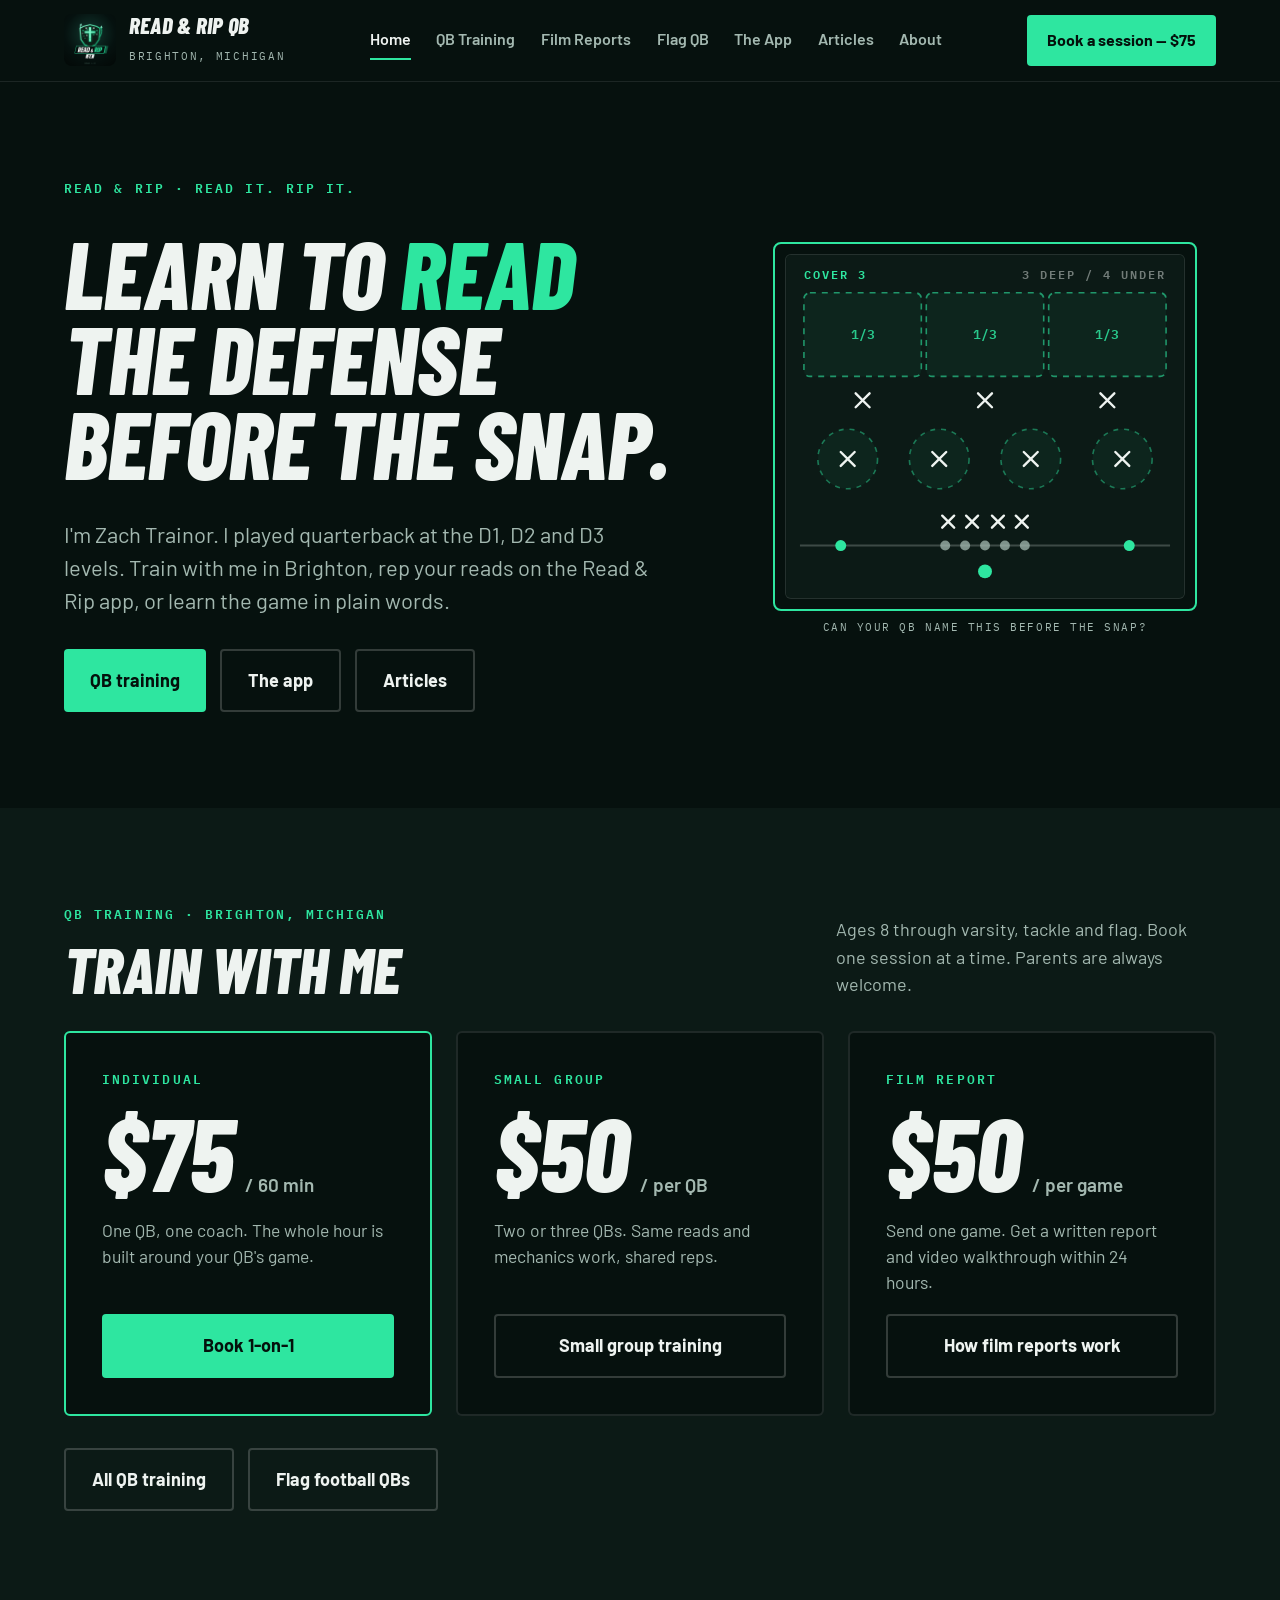
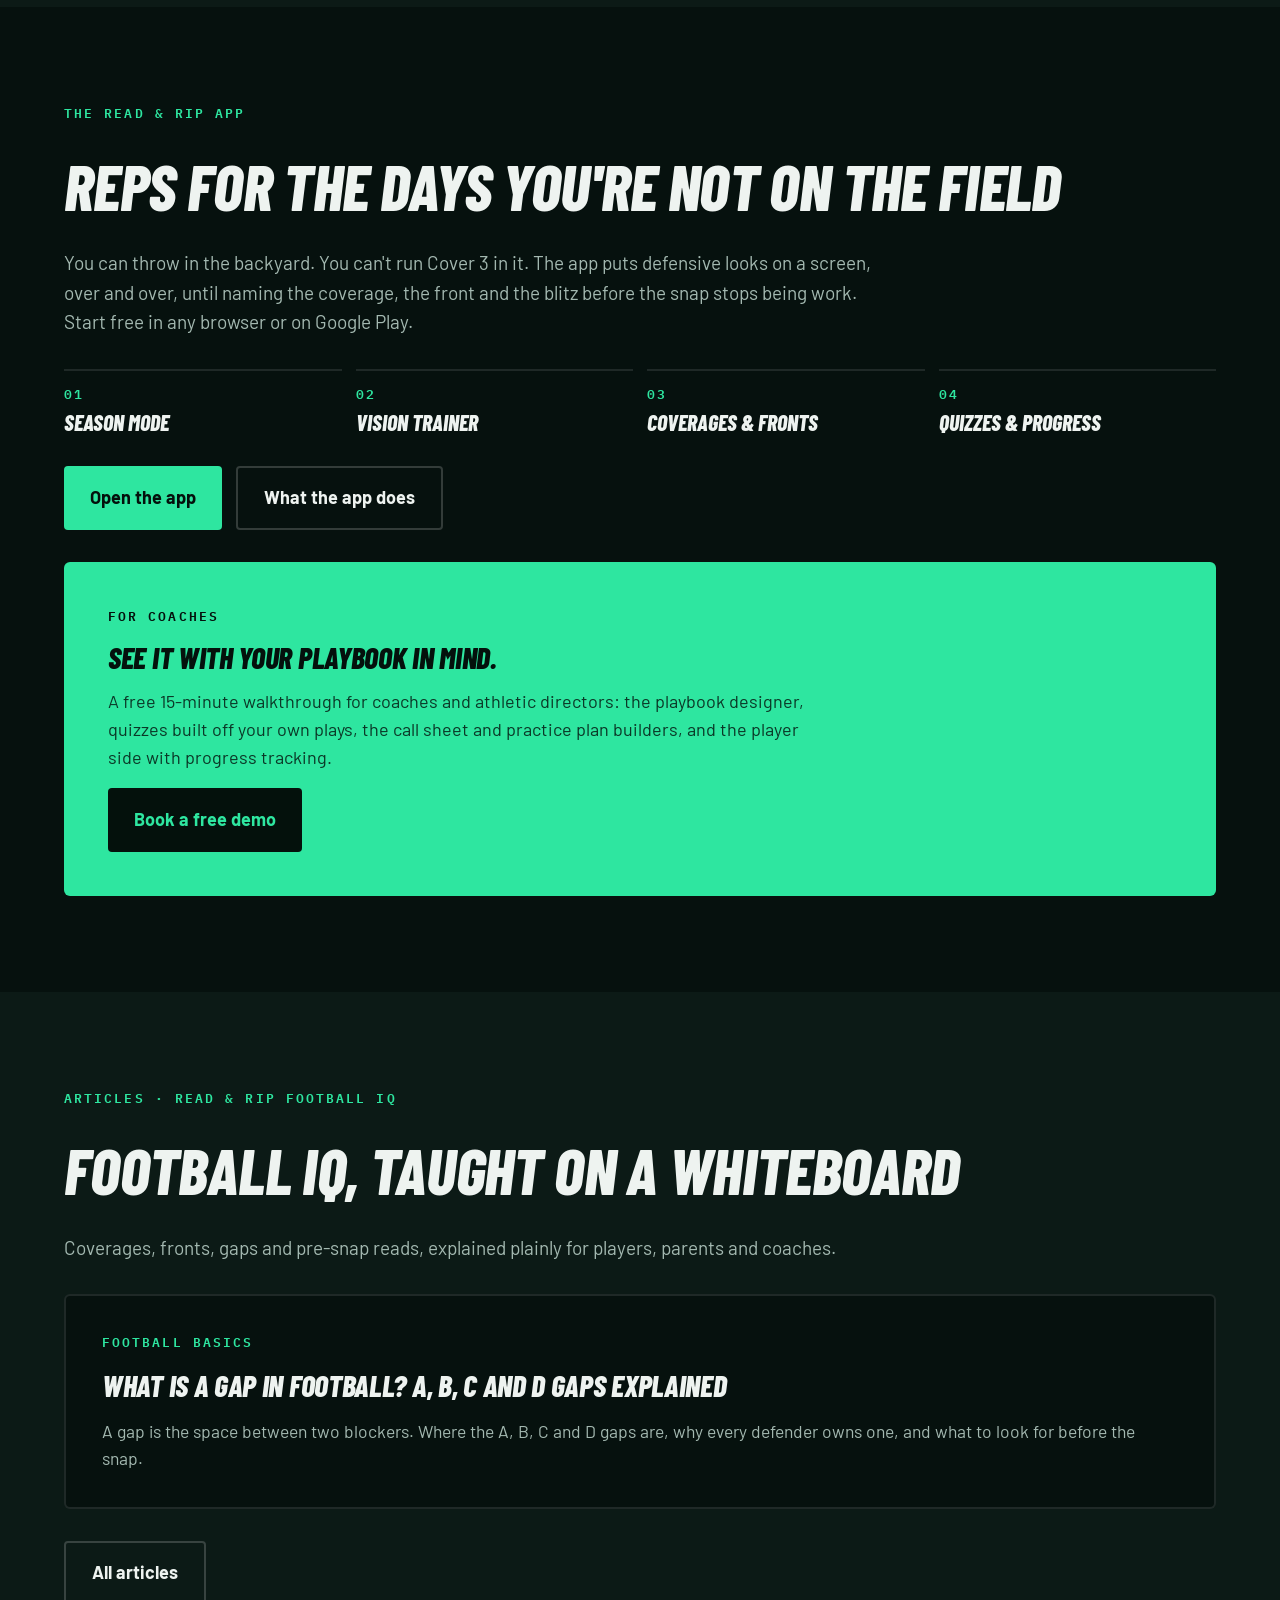
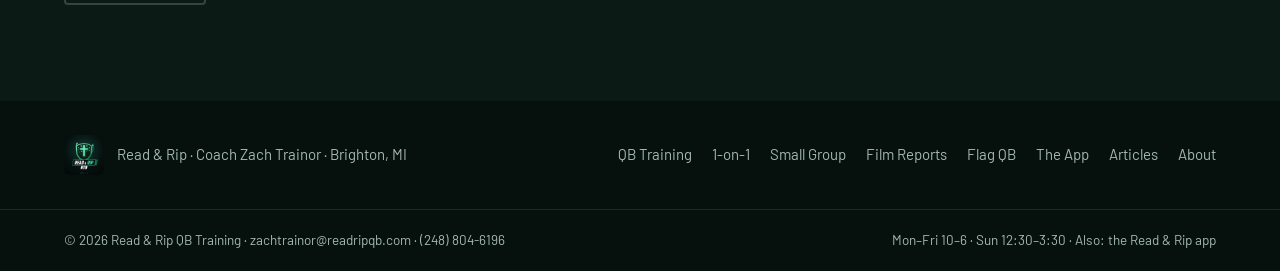
==== index.html @ f2428f38 "Build readandrip.com: brand home, QB training and app sections, Articles link - New home page with s" ====
<!doctype html>
<html lang="en">
<head>
<meta charset="utf-8">
<meta name="viewport" content="width=device-width, initial-scale=1">
<title>Read &amp; Rip | QB Training, the App and Football IQ</title>
<meta name="description" content="Read &amp; Rip: quarterback training in Brighton, Michigan, the Read &amp; Rip app for coverage and pre-snap reads, and plain-words football IQ articles.">
<link rel="canonical" href="https://readandrip.com/">
<meta name="robots" content="index,follow,max-image-preview:large">
<meta name="theme-color" content="#06110E">
<meta property="og:type" content="website">
<meta property="og:site_name" content="Read &amp; Rip">
<meta property="og:title" content="Read &amp; Rip | QB Training, the App and Football IQ">
<meta property="og:description" content="Read &amp; Rip: quarterback training in Brighton, Michigan, the Read &amp; Rip app for coverage and pre-snap reads, and plain-words football IQ articles.">
<meta property="og:url" content="https://readandrip.com/">
<meta property="og:image" content="https://readandrip.com/assets/og-image.jpg">
<meta property="og:locale" content="en_US">
<meta name="twitter:card" content="summary_large_image">
<meta name="twitter:title" content="Read &amp; Rip | QB Training, the App and Football IQ">
<meta name="twitter:description" content="Read &amp; Rip: quarterback training in Brighton, Michigan, the Read &amp; Rip app for coverage and pre-snap reads, and plain-words football IQ articles.">
<meta name="twitter:image" content="https://readandrip.com/assets/og-image.jpg">
<link rel="icon" type="image/png" href="assets/favicon.png">
<link rel="apple-touch-icon" href="assets/apple-touch-icon.png">
<link rel="preconnect" href="https://fonts.googleapis.com">
<link rel="preconnect" href="https://fonts.gstatic.com" crossorigin>
<link rel="stylesheet" href="https://fonts.googleapis.com/css2?family=Barlow+Condensed:ital,wght@1,700;1,800&family=Barlow:wght@400;500;600;700&family=IBM+Plex+Mono:wght@500;600&display=swap">
<link rel="stylesheet" href="styles.css">
<script type="application/ld+json">{
  "@context": "https://schema.org",
  "@graph": [
    {
      "@type": "Organization",
      "@id": "https://readandrip.com/#org",
      "name": "Read & Rip",
      "url": "https://readandrip.com/",
      "logo": "https://readandrip.com/assets/logo.png",
      "email": "zachtrainor@readripqb.com",
      "founder": { "@type": "Person", "name": "Zach Trainor", "url": "https://readandrip.com/about.html" },
      "sameAs": ["https://readripqb.com", "https://learn.readandrip.com"]
    },
    {
      "@type": "WebSite",
      "@id": "https://readandrip.com/#website",
      "url": "https://readandrip.com/",
      "name": "Read & Rip",
      "publisher": { "@id": "https://readandrip.com/#org" }
    }
  ]
}</script>
</head>
<body>
<header class="site">
  <div class="wrap navbar">
    <a class="brand" href="index.html">
      <img src="assets/logo.png" alt="Read &amp; Rip QB logo" width="224" height="224">
      <span>
        <span class="name">Read &amp; Rip QB</span><br>
        <span class="where">Brighton, Michigan</span>
      </span>
    </a>
    <nav class="main" aria-label="Main">
      <a href="index.html" aria-current="page">Home</a>
      <a href="training.html">QB Training</a>
      <a href="film-report.html">Film Reports</a>
      <a href="flag-football-qb-training.html">Flag QB</a>
      <a href="app.html">The App</a>
      <a href="https://learn.readandrip.com">Articles</a>
      <a href="about.html">About</a>
    </nav>
    <a class="btn sm" href="https://calendly.com/zachtrainor-readripqb/individual-qb-training-75">Book a session &mdash; $75</a>
  </div>
</header>

<main>
  <section>
    <div class="wrap hero">
      <div class="stack">
        <span class="mono">Read &amp; Rip &middot; Read it. Rip it.</span>
        <h1>Learn to <span style="color:var(--accent)">read</span> the defense before the snap.</h1>
        <p style="font-size:clamp(18px,2.2vw,22px);line-height:1.5;color:var(--muted);max-width:600px">I'm Zach Trainor. I played quarterback at the D1, D2 and D3 levels. Train with me in Brighton, rep your reads on the Read &amp; Rip app, or learn the game in plain words.</p>
        <div class="btnrow">
          <a class="btn" href="#training">QB training</a>
          <a class="btn ghost" href="#app">The app</a>
          <a class="btn ghost" href="#articles">Articles</a>
        </div>
      </div>
    <div class="viz">
      <div class="board"><div class="frame"></div><svg viewBox="0 0 400 344" xmlns="http://www.w3.org/2000/svg" role="img" aria-labelledby="cov3t cov3d"><title id="cov3t">Cover 3 defensive shell</title><desc id="cov3d">A defense in Cover 3: the field split into three deep zones with four underneath zones in front of them, and a four-man rush on the line of scrimmage. This is the picture a quarterback has to name before the ball is snapped.</desc><rect width="400" height="344" fill="var(--surface)"/><path d="M14 292 H386" stroke="var(--ink)" stroke-opacity=".22" stroke-width="2"/><rect x="18" y="38" width="118" height="84" rx="6" fill="var(--accent)" fill-opacity=".05" stroke="var(--accent)" stroke-opacity=".6" stroke-width="1.6" stroke-dasharray="6 6"/><rect x="141" y="38" width="118" height="84" rx="6" fill="var(--accent)" fill-opacity=".05" stroke="var(--accent)" stroke-opacity=".6" stroke-width="1.6" stroke-dasharray="6 6"/><rect x="264" y="38" width="118" height="84" rx="6" fill="var(--accent)" fill-opacity=".05" stroke="var(--accent)" stroke-opacity=".6" stroke-width="1.6" stroke-dasharray="6 6"/><text x="77" y="84" text-anchor="middle" font-family="IBM Plex Mono,monospace" font-size="13" font-weight="600" fill="var(--accent)" opacity=".85">1/3</text><text x="200" y="84" text-anchor="middle" font-family="IBM Plex Mono,monospace" font-size="13" font-weight="600" fill="var(--accent)" opacity=".85">1/3</text><text x="323" y="84" text-anchor="middle" font-family="IBM Plex Mono,monospace" font-size="13" font-weight="600" fill="var(--accent)" opacity=".85">1/3</text><path d="M70 139 L84 153 M84 139 L70 153" stroke="var(--ink)" stroke-width="2.4" stroke-linecap="round" opacity="1"/><path d="M193 139 L207 153 M207 139 L193 153" stroke="var(--ink)" stroke-width="2.4" stroke-linecap="round" opacity="1"/><path d="M316 139 L330 153 M330 139 L316 153" stroke="var(--ink)" stroke-width="2.4" stroke-linecap="round" opacity="1"/><circle cx="62" cy="205" r="30" fill="var(--accent)" fill-opacity=".05" stroke="var(--accent)" stroke-opacity=".45" stroke-width="1.6" stroke-dasharray="5 6"/><circle cx="154" cy="205" r="30" fill="var(--accent)" fill-opacity=".05" stroke="var(--accent)" stroke-opacity=".45" stroke-width="1.6" stroke-dasharray="5 6"/><circle cx="246" cy="205" r="30" fill="var(--accent)" fill-opacity=".05" stroke="var(--accent)" stroke-opacity=".45" stroke-width="1.6" stroke-dasharray="5 6"/><circle cx="338" cy="205" r="30" fill="var(--accent)" fill-opacity=".05" stroke="var(--accent)" stroke-opacity=".45" stroke-width="1.6" stroke-dasharray="5 6"/><path d="M55 198 L69 212 M69 198 L55 212" stroke="var(--ink)" stroke-width="2.4" stroke-linecap="round" opacity="1"/><path d="M147 198 L161 212 M161 198 L147 212" stroke="var(--ink)" stroke-width="2.4" stroke-linecap="round" opacity="1"/><path d="M239 198 L253 212 M253 198 L239 212" stroke="var(--ink)" stroke-width="2.4" stroke-linecap="round" opacity="1"/><path d="M331 198 L345 212 M345 198 L331 212" stroke="var(--ink)" stroke-width="2.4" stroke-linecap="round" opacity="1"/><path d="M157 262 L169 274 M169 262 L157 274" stroke="var(--ink)" stroke-width="2.4" stroke-linecap="round" opacity="1"/><path d="M181 262 L193 274 M193 262 L181 274" stroke="var(--ink)" stroke-width="2.4" stroke-linecap="round" opacity="1"/><path d="M207 262 L219 274 M219 262 L207 274" stroke="var(--ink)" stroke-width="2.4" stroke-linecap="round" opacity="1"/><path d="M231 262 L243 274 M243 262 L231 274" stroke="var(--ink)" stroke-width="2.4" stroke-linecap="round" opacity="1"/><circle cx="160" cy="292" r="5.0" fill="var(--muted)" opacity=".75"/><circle cx="180" cy="292" r="5.0" fill="var(--muted)" opacity=".75"/><circle cx="200" cy="292" r="5.0" fill="var(--muted)" opacity=".75"/><circle cx="220" cy="292" r="5.0" fill="var(--muted)" opacity=".75"/><circle cx="240" cy="292" r="5.0" fill="var(--muted)" opacity=".75"/><circle cx="55" cy="292" r="5.5" fill="var(--accent)" opacity="1"/><circle cx="345" cy="292" r="5.5" fill="var(--accent)" opacity="1"/><circle cx="200" cy="318" r="7.0" fill="var(--accent)" opacity="1"/><text x="18" y="24" font-family="IBM Plex Mono,monospace" font-size="12.5" font-weight="600" letter-spacing="2" fill="var(--accent)">COVER 3</text><text x="382" y="24" text-anchor="end" font-family="IBM Plex Mono,monospace" font-size="12.5" font-weight="600" letter-spacing="2" fill="var(--ink)" opacity=".45">3 DEEP / 4 UNDER</text></svg></div>
      <div class="cap">Can your QB name this before the snap?</div>
    </div>
    </div>
  </section>

  <section class="tint" id="training">
    <div class="wrap stack">
      <div style="display:flex;justify-content:space-between;align-items:end;gap:32px;flex-wrap:wrap">
        <div class="stack" style="gap:14px">
          <span class="mono">QB training &middot; Brighton, Michigan</span>
          <h2>Train with me</h2>
        </div>
        <p class="muted" style="font-size:18px;max-width:380px">Ages 8 through varsity, tackle and flag. Book one session at a time. Parents are always welcome.</p>
      </div>
      <div class="grid g3">
        <div class="card featured">
          <span class="mono">Individual</span>
          <div class="amount"><span class="big">$75</span><span class="per">/ 60 min</span></div>
          <p>One QB, one coach. The whole hour is built around your QB's game.</p>
          <a class="btn" href="https://calendly.com/zachtrainor-readripqb/individual-qb-training-75">Book 1-on-1</a>
        </div>
        <div class="card">
          <span class="mono">Small group</span>
          <div class="amount"><span class="big">$50</span><span class="per">/ per QB</span></div>
          <p>Two or three QBs. Same reads and mechanics work, shared reps.</p>
          <a class="btn ghost" href="small-group-qb-training.html">Small group training</a>
        </div>
        <div class="card">
          <span class="mono">Film report</span>
          <div class="amount"><span class="big">$50</span><span class="per">/ per game</span></div>
          <p>Send one game. Get a written report and video walkthrough within 24 hours.</p>
          <a class="btn ghost" href="film-report.html">How film reports work</a>
        </div>
      </div>
      <div class="btnrow">
        <a class="btn ghost" href="training.html">All QB training</a>
        <a class="btn ghost" href="flag-football-qb-training.html">Flag football QBs</a>
      </div>
    </div>
  </section>

  <section id="app">
    <div class="wrap stack">
      <span class="mono">The Read &amp; Rip app</span>
      <h2>Reps for the days you're not on the field</h2>
      <p class="muted" style="font-size:19px;max-width:74ch">You can throw in the backyard. You can't run Cover 3 in it. The app puts defensive looks on a screen, over and over, until naming the coverage, the front and the blitz before the snap stops being work. Start free in any browser or on Google Play.</p>
      <div class="numbered">
        <div class="item"><span class="n">01</span><span class="t">Season mode</span></div>
        <div class="item"><span class="n">02</span><span class="t">Vision Trainer</span></div>
        <div class="item"><span class="n">03</span><span class="t">Coverages &amp; fronts</span></div>
        <div class="item"><span class="n">04</span><span class="t">Quizzes &amp; progress</span></div>
      </div>
      <div class="btnrow">
        <a class="btn" href="https://readripqb.com">Open the app</a>
        <a class="btn ghost" href="app.html">What the app does</a>
      </div>
      <div class="band">
        <span class="mono" style="color:var(--on-accent)">For coaches</span>
        <h3>See it with your playbook in mind.</h3>
        <p>A free 15-minute walkthrough for coaches and athletic directors: the playbook designer, quizzes built off your own plays, the call sheet and practice plan builders, and the player side with progress tracking.</p>
        <div class="btnrow"><a class="btn" style="background:var(--on-accent);color:var(--accent)" href="https://calendly.com/zachtrainor-readripqb/read-rip-app-demo">Book a free demo</a></div>
      </div>
    </div>
  </section>

  <section class="tint" id="articles">
    <div class="wrap stack">
      <span class="mono">Articles &middot; Read &amp; Rip Football IQ</span>
      <h2>Football IQ, taught on a whiteboard</h2>
      <p class="muted" style="font-size:19px;max-width:74ch">Coverages, fronts, gaps and pre-snap reads, explained plainly for players, parents and coaches.</p>
      <div class="grid g2">
        <a class="card" style="text-decoration:none;color:inherit" href="https://learn.readandrip.com/what-is-a-gap-in-football/">
          <span class="mono">Football basics</span>
          <h3>What Is a Gap in Football? A, B, C and D Gaps Explained</h3>
          <p>A gap is the space between two blockers. Where the A, B, C and D gaps are, why every defender owns one, and what to look for before the snap.</p>
        </a>
      </div>
      <div class="btnrow"><a class="btn ghost" href="https://learn.readandrip.com">All articles</a></div>
    </div>
  </section>
</main>

<footer class="site">
  <div class="wrap inner">
    <div class="id">
      <img src="assets/logo.png" alt="" width="224" height="224">
      <span>Read &amp; Rip &middot; Coach Zach Trainor &middot; Brighton, MI</span>
    </div>
    <nav>
      <a href="training.html">QB Training</a>
      <a href="one-on-one-qb-training.html">1-on-1</a>
      <a href="small-group-qb-training.html">Small Group</a>
      <a href="film-report.html">Film Reports</a>
      <a href="flag-football-qb-training.html">Flag QB</a>
      <a href="app.html">The App</a>
      <a href="https://learn.readandrip.com">Articles</a>
      <a href="about.html">About</a>
    </nav>
  </div>
  <div class="wrap legal">
    <span>&copy; 2026 Read &amp; Rip QB Training &middot; <a href="mailto:zachtrainor@readripqb.com">zachtrainor@readripqb.com</a> &middot; <a href="tel:+12488046196">(248) 804-6196</a></span>
    <span>Mon&ndash;Fri 10&ndash;6 &middot; Sun 12:30&ndash;3:30 &middot; Also: <a href="https://readripqb.com">the Read &amp; Rip app</a></span>
  </div>
</footer>

</body>
</html>
---- styles.css ----
/* Read & Rip QB Training
   Design tokens taken straight from the Claude Design canvas. */

:root{
  --accent:#2EE6A0;
  --bg:#06110E;
  --on-accent:#04110C;
  --ink:#EEF3F0;
  --muted:#A3B8B0;
  --surface:#0C1A16;
  --line:rgba(255,255,255,0.10);
  --line-strong:rgba(255,255,255,0.18);
  --maxw:1320px;
  --pad:clamp(20px,5vw,64px);
  color-scheme:dark;
}

*{box-sizing:border-box;}
html{-webkit-text-size-adjust:100%;scroll-behavior:smooth;}
body{
  margin:0;background:var(--bg);color:var(--ink);
  font-family:"Barlow",-apple-system,BlinkMacSystemFont,"Segoe UI",Roboto,Helvetica,Arial,sans-serif;
  font-size:17px;line-height:1.55;-webkit-font-smoothing:antialiased;
}
img{max-width:100%;height:auto;display:block;}
a{color:var(--accent);}
a:hover{color:var(--ink);}
:focus-visible{outline:3px solid var(--accent);outline-offset:3px;}

h1,h2,h3,.display{
  font-family:"Barlow Condensed","Arial Narrow",Impact,sans-serif;
  font-weight:800;font-style:italic;text-transform:uppercase;
  line-height:.9;letter-spacing:-0.01em;margin:0;text-wrap:balance;
}
h1{font-size:clamp(42px,7.4vw,100px);}
h2{font-size:clamp(32px,5vw,64px);line-height:.95;}
h3{font-size:clamp(22px,2.6vw,30px);line-height:1;}
p{margin:0;}

.mono{
  font-family:"IBM Plex Mono",ui-monospace,SFMono-Regular,Menlo,monospace;
  font-size:13px;letter-spacing:.16em;text-transform:uppercase;font-weight:600;color:var(--accent);
}
.muted{color:var(--muted);}

.wrap{max-width:var(--maxw);margin:0 auto;padding-inline:var(--pad);}
section{padding-block:clamp(52px,8vw,96px);}
section.tint{background:var(--surface);}
.stack{display:flex;flex-direction:column;gap:clamp(20px,3vw,32px);}
.grid{display:grid;gap:clamp(16px,2.2vw,24px);}
.g2{grid-template-columns:repeat(auto-fit,minmax(300px,1fr));}
.g3{grid-template-columns:repeat(auto-fit,minmax(275px,1fr));}
.g5{grid-template-columns:repeat(auto-fit,minmax(190px,1fr));}

/* ---------- header ---------- */
header.site{border-bottom:1px solid rgba(255,255,255,.09);background:var(--bg);position:sticky;top:0;z-index:20;}
.navbar{display:flex;align-items:center;justify-content:space-between;gap:20px;padding-block:14px;flex-wrap:wrap;}
.brand{display:flex;align-items:center;gap:13px;text-decoration:none;color:var(--ink);}
.brand img{width:52px;height:52px;border-radius:8px;object-fit:cover;}
.brand .name{font-family:"Barlow Condensed",sans-serif;font-weight:800;font-style:italic;font-size:23px;text-transform:uppercase;line-height:1;letter-spacing:.01em;}
.brand .where{font-family:"IBM Plex Mono",monospace;font-size:10.5px;letter-spacing:.16em;color:var(--muted);text-transform:uppercase;}
nav.main{display:flex;align-items:center;gap:clamp(14px,2vw,28px);flex-wrap:wrap;}
nav.main a{font-size:16px;font-weight:600;text-decoration:none;color:var(--muted);padding-block:6px;border-bottom:2px solid transparent;white-space:nowrap;}
nav.main a:hover{color:var(--ink);}
nav.main a[aria-current="page"]{color:var(--ink);border-bottom-color:var(--accent);}

/* ---------- buttons ---------- */
.btn{
  display:inline-flex;align-items:center;justify-content:center;gap:10px;
  padding:18px 26px;background:var(--accent);color:var(--on-accent);
  font-weight:700;font-size:18px;text-decoration:none;border-radius:4px;white-space:nowrap;
}
.btn:hover{background:#4ff0b4;color:var(--on-accent);}
.btn.ghost{background:transparent;border:2px solid var(--line-strong);color:var(--ink);padding:16px 26px;}
.btn.ghost:hover{border-color:var(--accent);color:var(--accent);background:transparent;}
.btn.sm{padding:13px 20px;font-size:16px;}
.btnrow{display:flex;gap:14px;flex-wrap:wrap;}

/* ---------- hero ---------- */
.hero{display:grid;grid-template-columns:minmax(0,1.15fr) minmax(0,.85fr);gap:clamp(28px,5vw,64px);align-items:center;}
.hero .facts{display:flex;gap:26px;flex-wrap:wrap;font-size:16px;color:var(--muted);}
@media (max-width:900px){.hero{grid-template-columns:1fr;}}

/* framed brand panel that stands in for a photo */
.shot{position:relative;aspect-ratio:1/1;width:100%;max-width:380px;margin:12px auto;}
.shot .frame{position:absolute;inset:-12px;border:2px solid var(--accent);border-radius:8px;}
.shot .panel{
  position:absolute;inset:0;border-radius:6px;overflow:hidden;background:var(--surface);
  border:1px solid var(--line);display:grid;place-items:center;
  background-image:repeating-linear-gradient(90deg,rgba(255,255,255,.035) 0 1px,transparent 1px 64px);
}
.shot .panel img{width:30%;max-width:150px;opacity:.55;}
.shot .cap{
  position:absolute;left:0;right:0;bottom:14px;text-align:center;
  font-family:"IBM Plex Mono",monospace;font-size:10.5px;letter-spacing:.16em;
  text-transform:uppercase;color:var(--muted);opacity:.65;
}
.shot.tall{aspect-ratio:4/5;max-width:360px;}
.shot.wide{aspect-ratio:16/10;max-width:520px;}
.shot.wide .panel img{width:20%;max-width:120px;}

/* ---------- cards ---------- */
.card{background:var(--bg);border:2px solid var(--line);border-radius:6px;padding:clamp(22px,3vw,36px);display:flex;flex-direction:column;gap:18px;}
.card.on-tint{background:var(--bg);}
.card.featured{border-color:var(--accent);}
.card .amount{display:flex;align-items:baseline;gap:11px;}
.card .amount .big{font-family:"Barlow Condensed",sans-serif;font-weight:800;font-style:italic;font-size:clamp(64px,8vw,104px);line-height:.85;}
.card .amount .per{font-size:19px;font-weight:600;color:var(--muted);}
.card p{font-size:17.5px;line-height:1.5;color:var(--muted);}
.card .btn{margin-top:auto;}

/* numbered list (who I work with) */
.numbered{display:grid;gap:14px;grid-template-columns:repeat(auto-fit,minmax(185px,1fr));}
.numbered .item{border-top:2px solid var(--line);padding-top:14px;display:flex;flex-direction:column;gap:7px;}
.numbered .n{font-family:"IBM Plex Mono",monospace;font-size:12.5px;letter-spacing:.16em;color:var(--accent);font-weight:600;}
.numbered .t{font-family:"Barlow Condensed",sans-serif;font-weight:800;font-style:italic;text-transform:uppercase;font-size:22px;line-height:1.05;}

/* timeline rows (the 60 minutes) */
.rows{display:flex;flex-direction:column;}
.row{display:grid;grid-template-columns:130px minmax(0,1fr);gap:clamp(14px,3vw,36px);padding-block:20px;border-top:1px solid var(--line);align-items:start;}
.row:last-child{border-bottom:1px solid var(--line);}
.row .when{font-family:"IBM Plex Mono",monospace;font-size:13px;letter-spacing:.1em;color:var(--accent);font-weight:600;padding-top:4px;}
.row .what{display:flex;flex-direction:column;gap:5px;}
.row .what b{font-family:"Barlow Condensed",sans-serif;font-weight:800;font-style:italic;text-transform:uppercase;font-size:24px;line-height:1;}
.row .what span{color:var(--muted);font-size:17px;}
@media (max-width:560px){.row{grid-template-columns:1fr;gap:6px;}}

/* steps */
.steps{display:grid;gap:clamp(16px,2.4vw,24px);grid-template-columns:repeat(auto-fit,minmax(255px,1fr));}
.step{display:flex;flex-direction:column;gap:12px;}
.step .num{
  width:46px;height:46px;border-radius:50%;display:grid;place-items:center;
  background:var(--accent);color:var(--on-accent);
  font-family:"Barlow Condensed",sans-serif;font-weight:800;font-style:italic;font-size:24px;
}
.step b{font-family:"Barlow Condensed",sans-serif;font-weight:800;font-style:italic;text-transform:uppercase;font-size:23px;line-height:1.05;}
.step span{color:var(--muted);font-size:17px;}

/* checklist */
ul.ticks{list-style:none;margin:0;padding:0;display:flex;flex-direction:column;gap:13px;}
ul.ticks li{display:flex;gap:13px;align-items:flex-start;font-size:18px;color:var(--ink);}
ul.ticks li::before{content:"";flex:none;width:9px;height:9px;margin-top:9px;background:var(--accent);border-radius:2px;transform:rotate(45deg);}

/* faq */
.faq{display:flex;flex-direction:column;}
.faq details{border-top:1px solid var(--line);}
.faq details:last-of-type{border-bottom:1px solid var(--line);}
.faq summary{
  list-style:none;cursor:pointer;display:flex;justify-content:space-between;align-items:center;gap:20px;
  padding-block:22px;font-family:"Barlow Condensed",sans-serif;font-weight:800;font-style:italic;
  text-transform:uppercase;font-size:clamp(20px,2.4vw,27px);line-height:1.05;
}
.faq summary::-webkit-details-marker{display:none;}
.faq .plus{flex:none;font-family:"Barlow",sans-serif;font-style:normal;font-size:30px;color:var(--accent);line-height:1;transition:transform .18s ease;}
.faq details[open] .plus{transform:rotate(45deg);}
.faq .answer{padding-bottom:24px;color:var(--muted);font-size:18px;line-height:1.55;max-width:74ch;}

/* callout band */
.band{background:var(--accent);color:var(--on-accent);border-radius:6px;padding:clamp(26px,4vw,44px);display:grid;gap:16px;}
.band h3{color:var(--on-accent);}
.band p{color:rgba(4,17,12,.82);font-size:18px;max-width:70ch;}

/* big closing CTA */
.closer{background:var(--accent);color:var(--on-accent);}
.closer .inner{display:grid;grid-template-columns:minmax(0,1fr) auto;gap:clamp(26px,4vw,48px);align-items:end;}
.closer h2{color:var(--on-accent);font-size:clamp(38px,6.6vw,88px);}
.closer .mono{color:var(--on-accent);}
.closer .picks{display:flex;flex-direction:column;gap:12px;min-width:min(340px,100%);}
.closer .pick{
  display:flex;justify-content:space-between;align-items:center;gap:22px;padding:19px 23px;
  background:var(--on-accent);color:var(--ink);font-weight:700;font-size:18px;text-decoration:none;border-radius:4px;
}
.closer .pick:hover{color:var(--accent);}
.closer .pick.outline{background:transparent;border:2px solid var(--on-accent);color:var(--on-accent);}
.closer .pick.outline:hover{background:var(--on-accent);color:var(--accent);}
.closer .pick .amt{font-family:"Barlow Condensed",sans-serif;font-size:27px;font-weight:800;font-style:italic;}
@media (max-width:820px){.closer .inner{grid-template-columns:1fr;}}

/* footer */
footer.site{background:var(--bg);color:var(--muted);font-size:15px;}
footer.site .inner{padding-block:34px;display:flex;justify-content:space-between;align-items:center;gap:26px;flex-wrap:wrap;}
footer.site .id{display:flex;align-items:center;gap:13px;}
footer.site .id img{width:40px;height:40px;border-radius:6px;}
footer.site nav{display:flex;gap:20px;flex-wrap:wrap;}
footer.site a{color:var(--muted);text-decoration:none;}
footer.site a:hover{color:var(--accent);}
footer.site .legal{border-top:1px solid var(--line);padding-block:20px;font-size:13.5px;display:flex;justify-content:space-between;gap:16px;flex-wrap:wrap;}

/* ---------- hero without a photo ---------- */
.hero.solo{grid-template-columns:minmax(0,1fr);}
.hero.solo .stack{max-width:none;}

/* ---------- coverage diagram ---------- */
.viz{width:100%;max-width:400px;margin:12px auto;}
.viz .board{position:relative;}
.viz .frame{position:absolute;inset:-12px;border:2px solid var(--accent);border-radius:8px;pointer-events:none;}
.viz svg{display:block;width:100%;height:auto;border-radius:6px;border:1px solid var(--line);background:var(--surface);}
.viz .cap{
  margin-top:20px;text-align:center;
  font-family:"IBM Plex Mono",monospace;font-size:11px;letter-spacing:.14em;
  text-transform:uppercase;color:var(--muted);
}

/* ---------- sample film report panel ---------- */
.sample{border:2px solid var(--line);border-radius:6px;background:var(--surface);padding:clamp(20px,3vw,30px);display:flex;flex-direction:column;gap:16px;}
.sample .shead{display:flex;justify-content:space-between;gap:16px;flex-wrap:wrap;align-items:baseline;}
.sample .rows .row:first-child{border-top:none;padding-top:0;}
.sample .verdict{border-top:2px solid var(--accent);padding-top:16px;display:flex;flex-direction:column;gap:7px;}
.sample .verdict b{font-family:"Barlow Condensed",sans-serif;font-weight:800;font-style:italic;text-transform:uppercase;font-size:24px;line-height:1;}
.sample .verdict span{color:var(--muted);font-size:17px;}
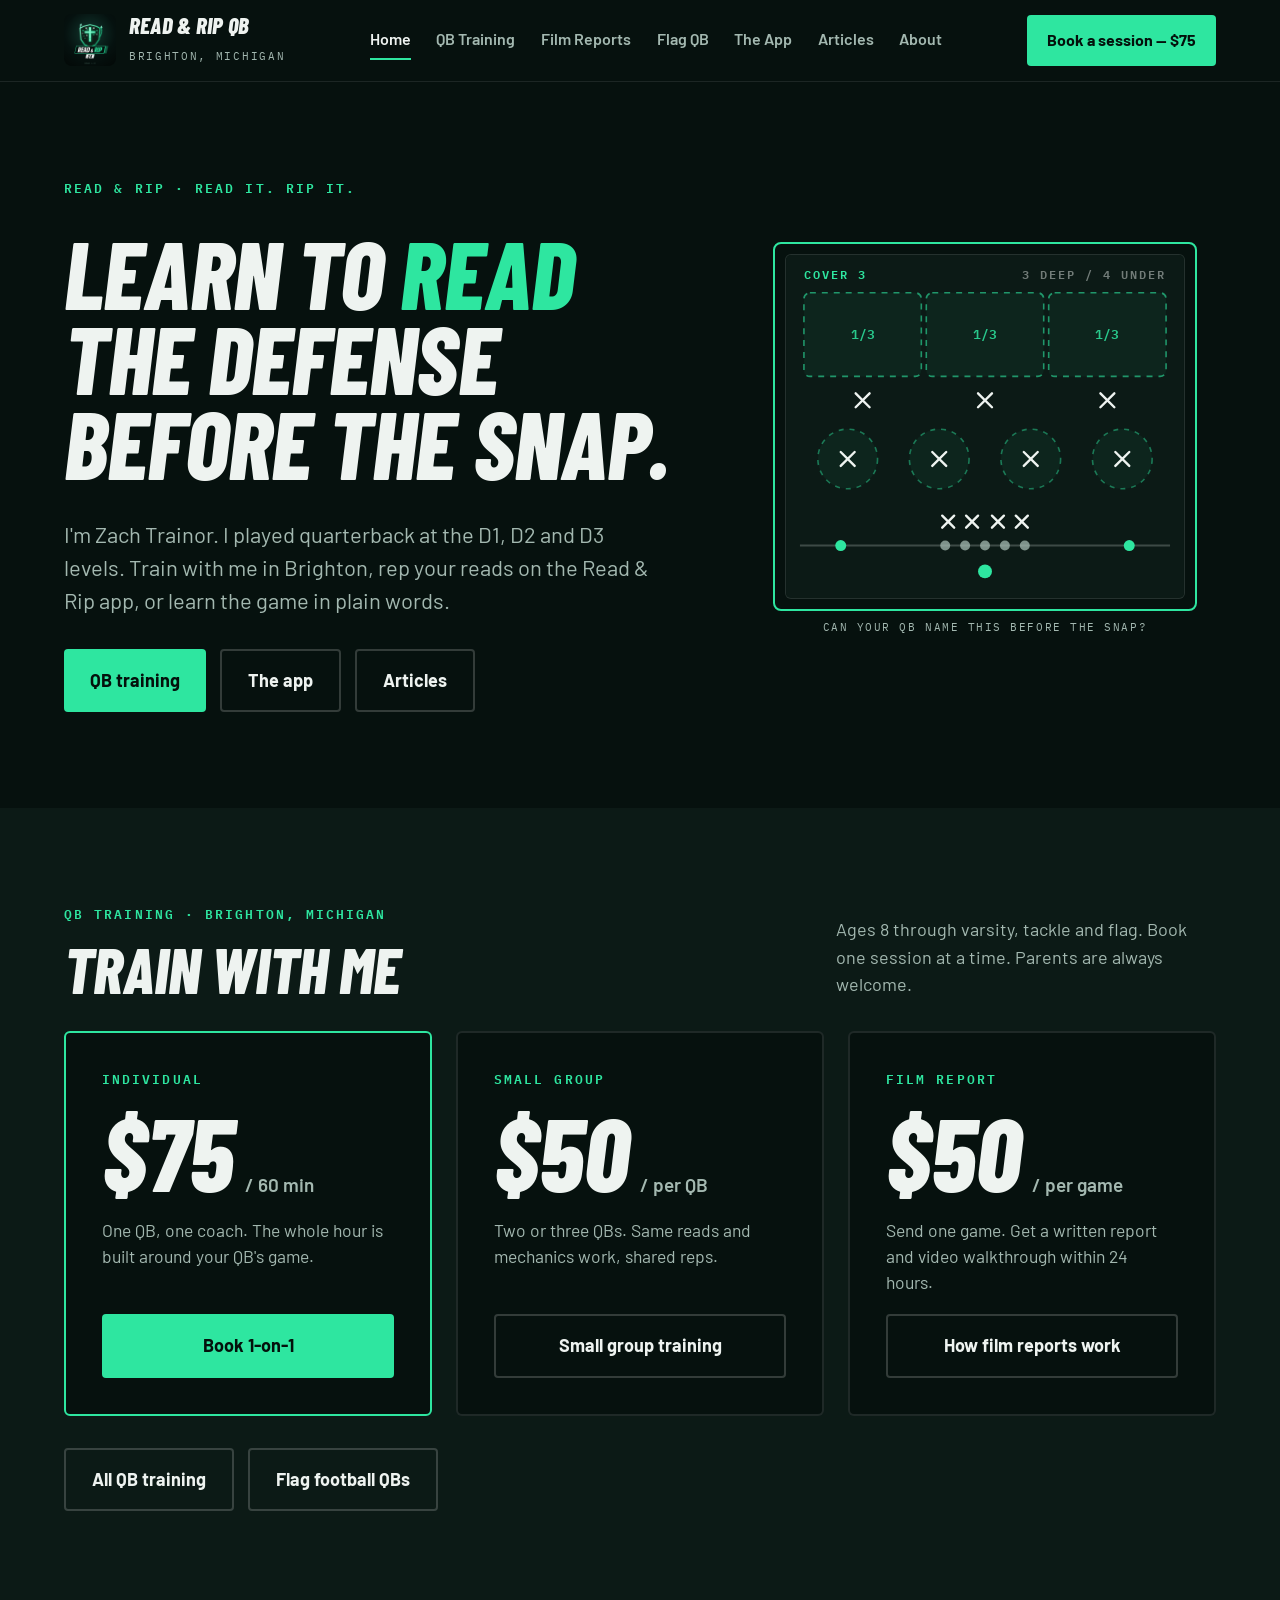
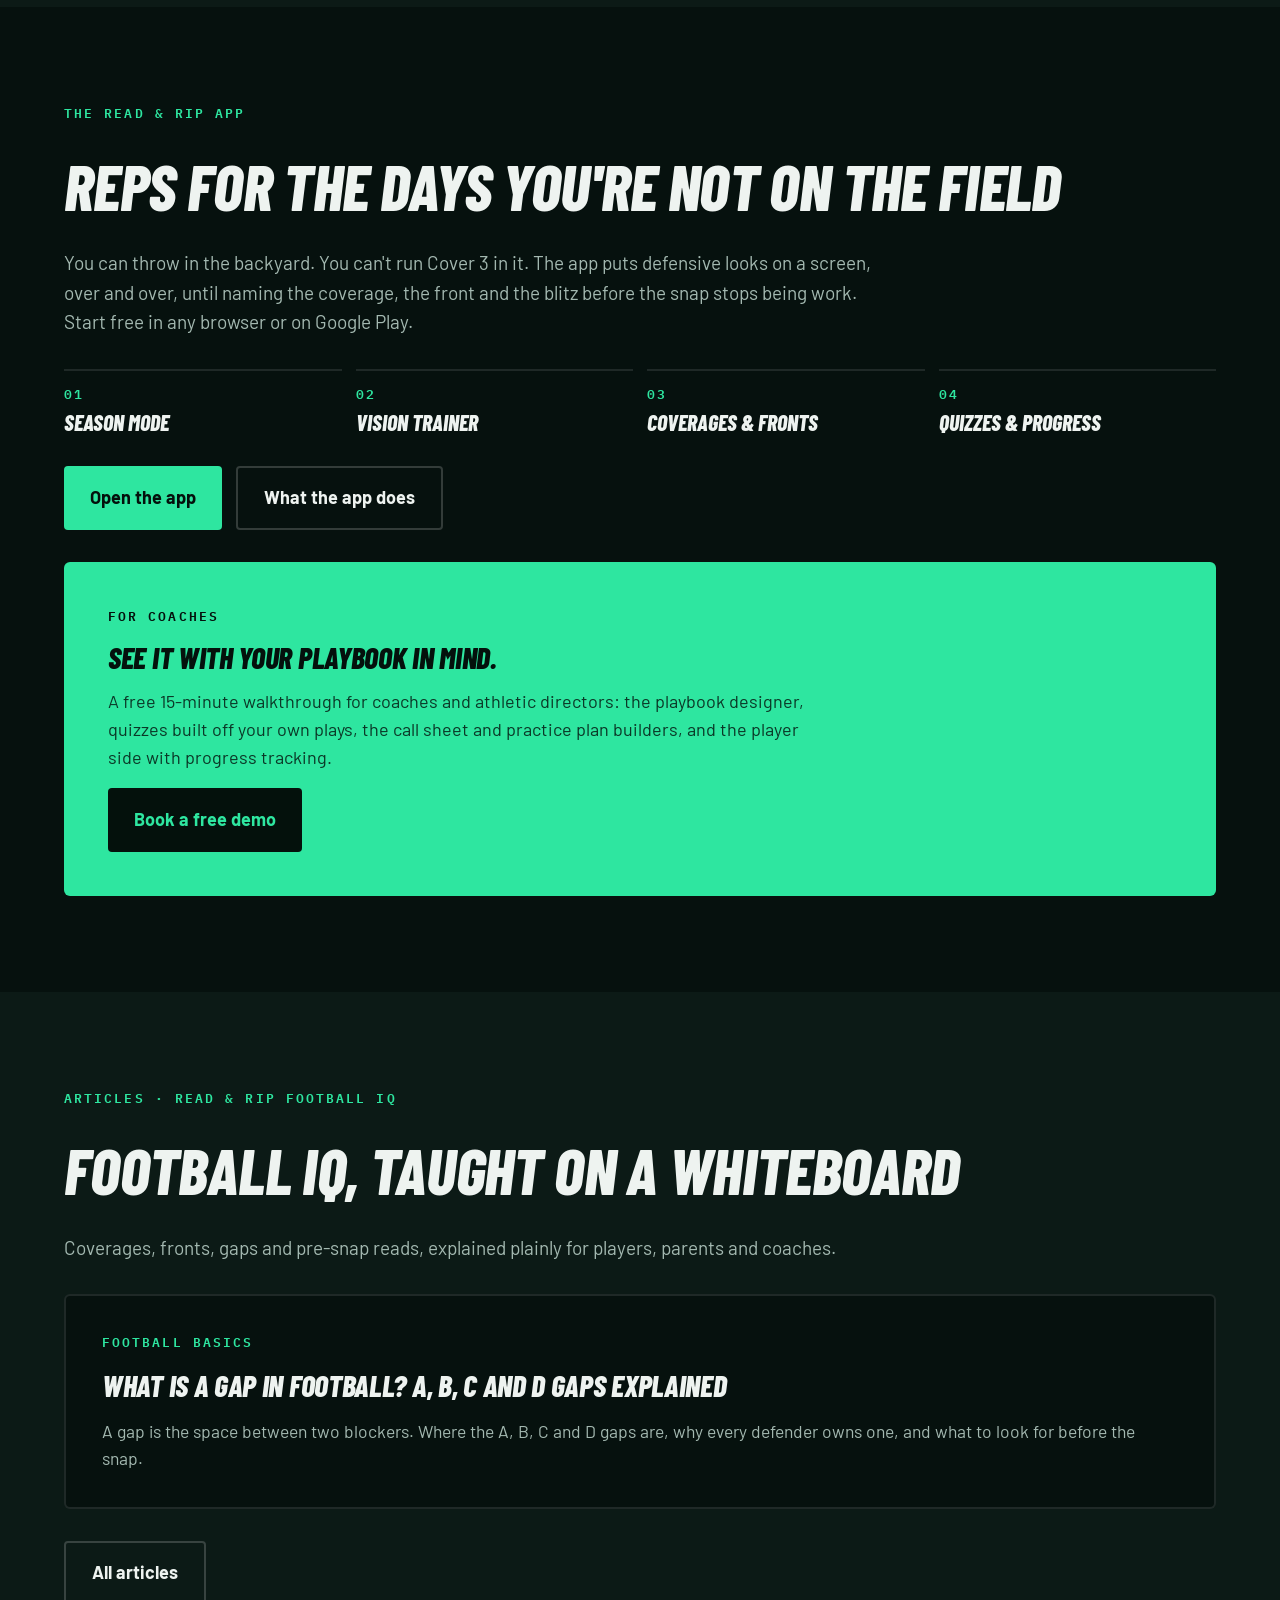
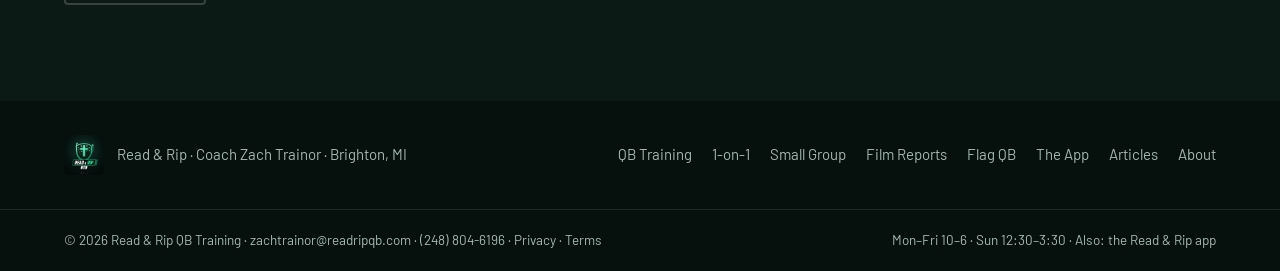
==== commit f9502fd5: "Add privacy policy and terms pages for the social publishing tool Adds /privacy.html and /terms.html" ====
--- a/index.html
+++ b/index.html
@@ -186,7 +186,7 @@
     </nav>
   </div>
   <div class="wrap legal">
-    <span>&copy; 2026 Read &amp; Rip QB Training &middot; <a href="mailto:zachtrainor@readripqb.com">zachtrainor@readripqb.com</a> &middot; <a href="tel:+12488046196">(248) 804-6196</a></span>
+    <span>&copy; 2026 Read &amp; Rip QB Training &middot; <a href="mailto:zachtrainor@readripqb.com">zachtrainor@readripqb.com</a> &middot; <a href="tel:+12488046196">(248) 804-6196</a> &middot; <a href="privacy.html">Privacy</a> &middot; <a href="terms.html">Terms</a></span>
     <span>Mon&ndash;Fri 10&ndash;6 &middot; Sun 12:30&ndash;3:30 &middot; Also: <a href="https://readripqb.com">the Read &amp; Rip app</a></span>
   </div>
 </footer>
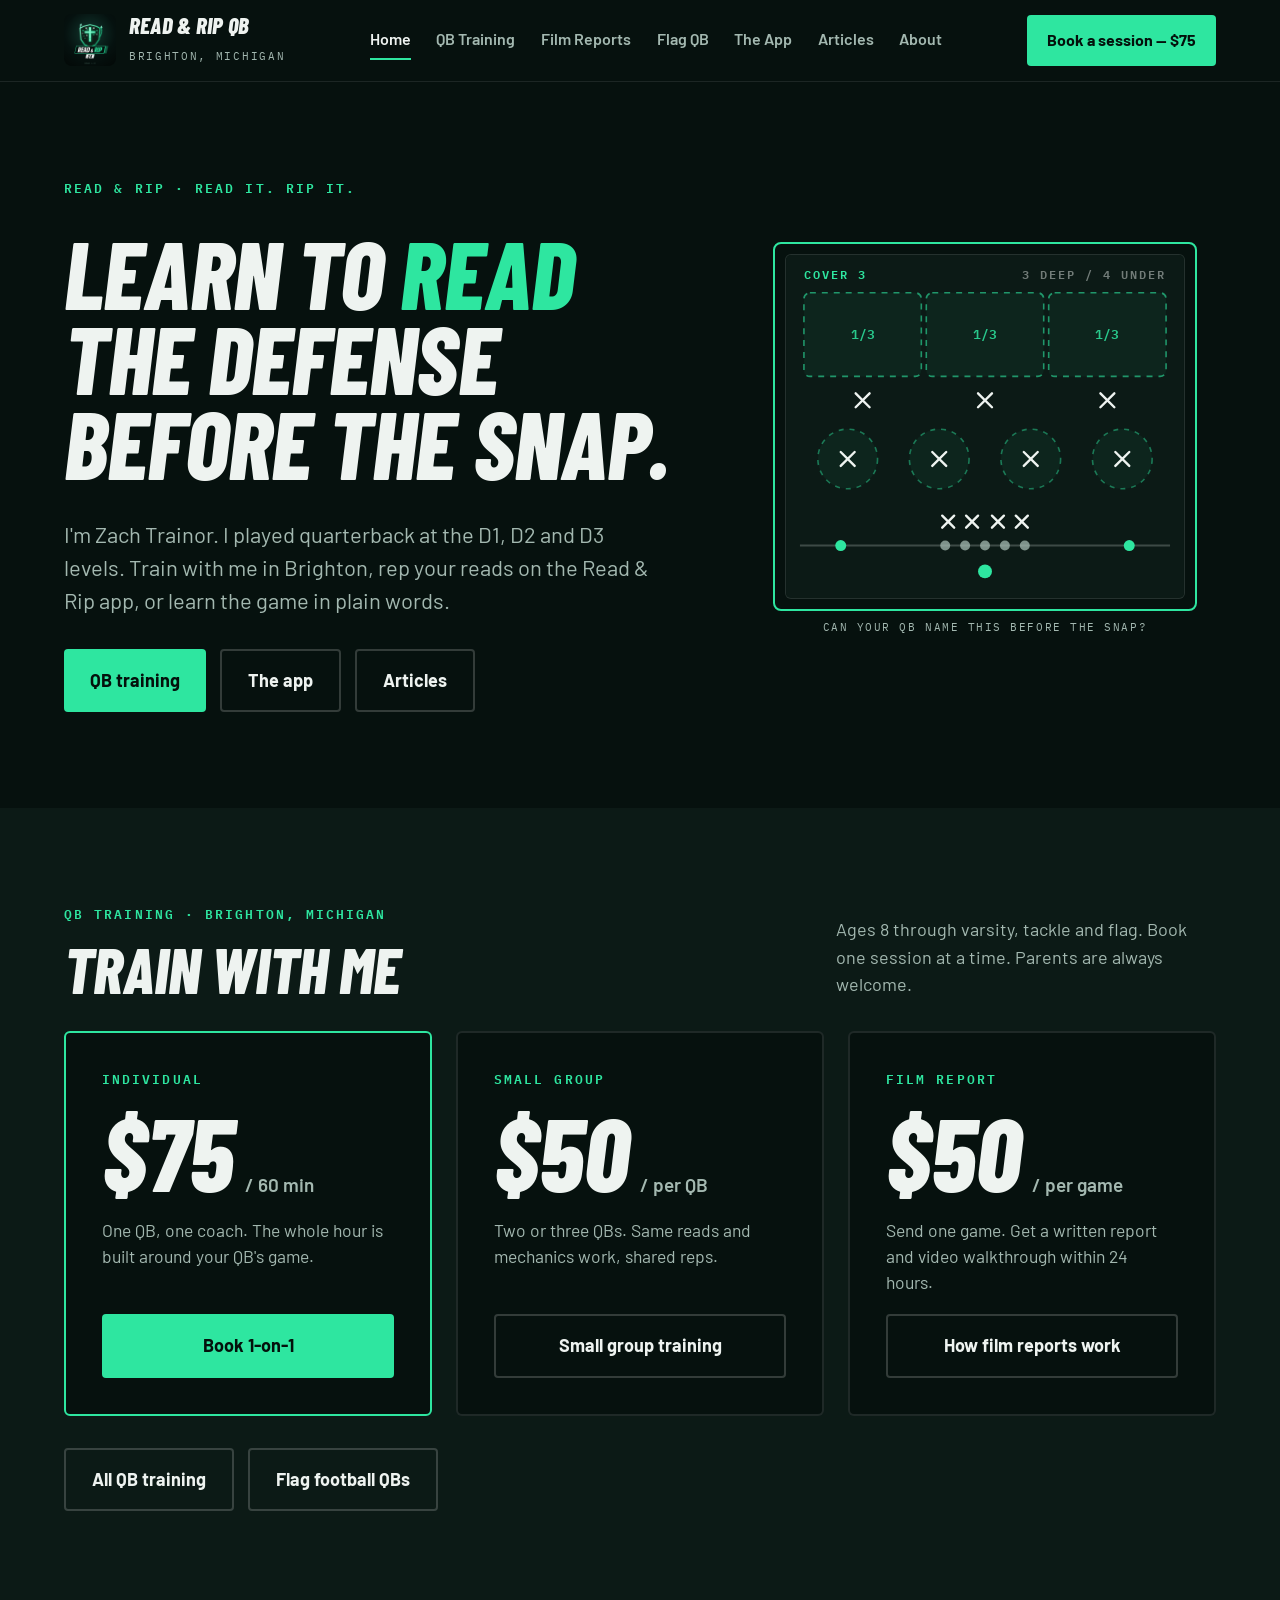
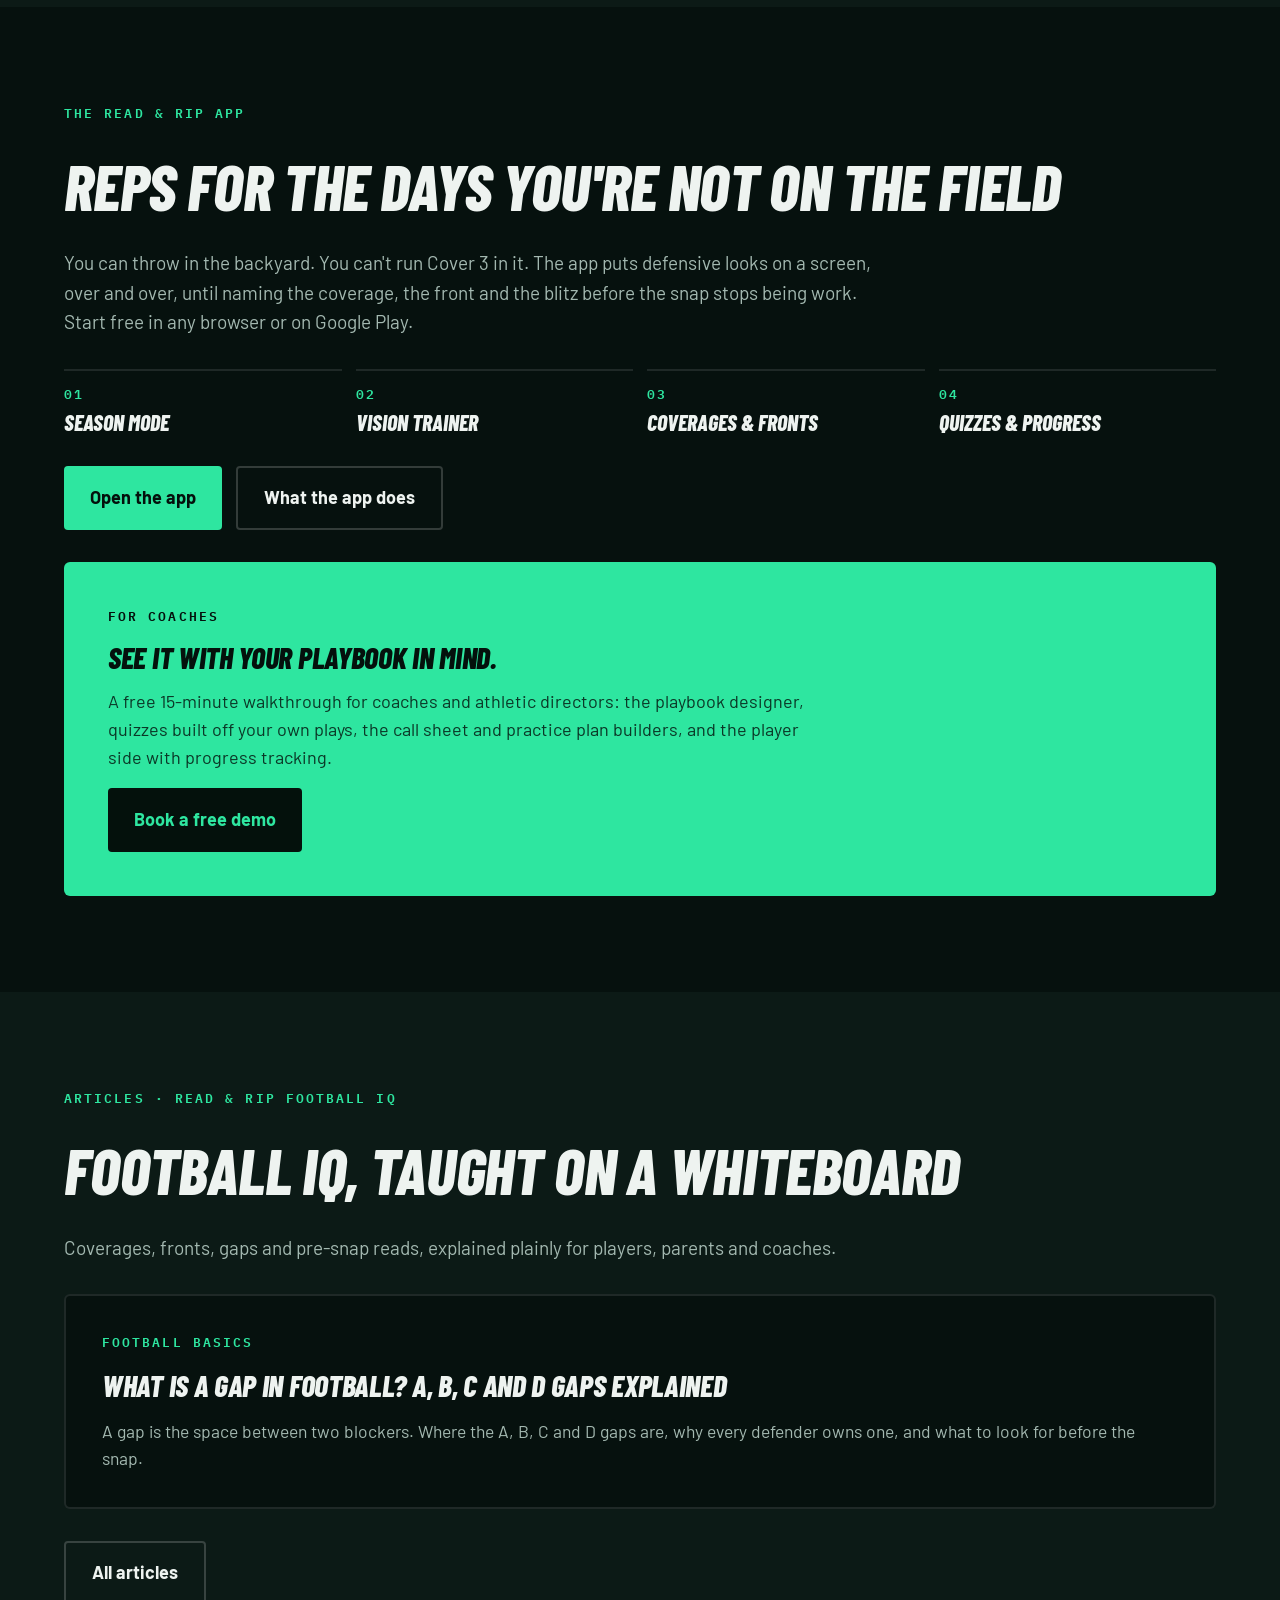
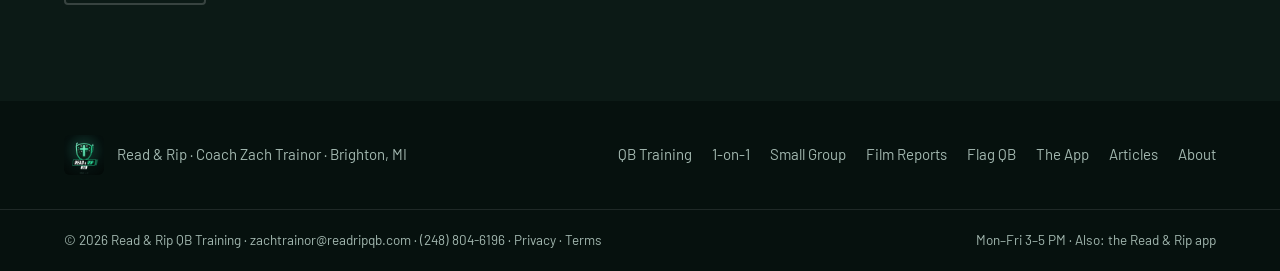
==== commit 59d3ecfe: "Update training hours to Mon-Fri 3-5 PM (weekends off) Hours changed Oct 22 because of the Lead Prep" ====
--- a/index.html
+++ b/index.html
@@ -187,7 +187,7 @@
   </div>
   <div class="wrap legal">
     <span>&copy; 2026 Read &amp; Rip QB Training &middot; <a href="mailto:zachtrainor@readripqb.com">zachtrainor@readripqb.com</a> &middot; <a href="tel:+12488046196">(248) 804-6196</a> &middot; <a href="privacy.html">Privacy</a> &middot; <a href="terms.html">Terms</a></span>
-    <span>Mon&ndash;Fri 10&ndash;6 &middot; Sun 12:30&ndash;3:30 &middot; Also: <a href="https://readripqb.com">the Read &amp; Rip app</a></span>
+    <span>Mon&ndash;Fri 3&ndash;5 PM &middot; Also: <a href="https://readripqb.com">the Read &amp; Rip app</a></span>
   </div>
 </footer>
 
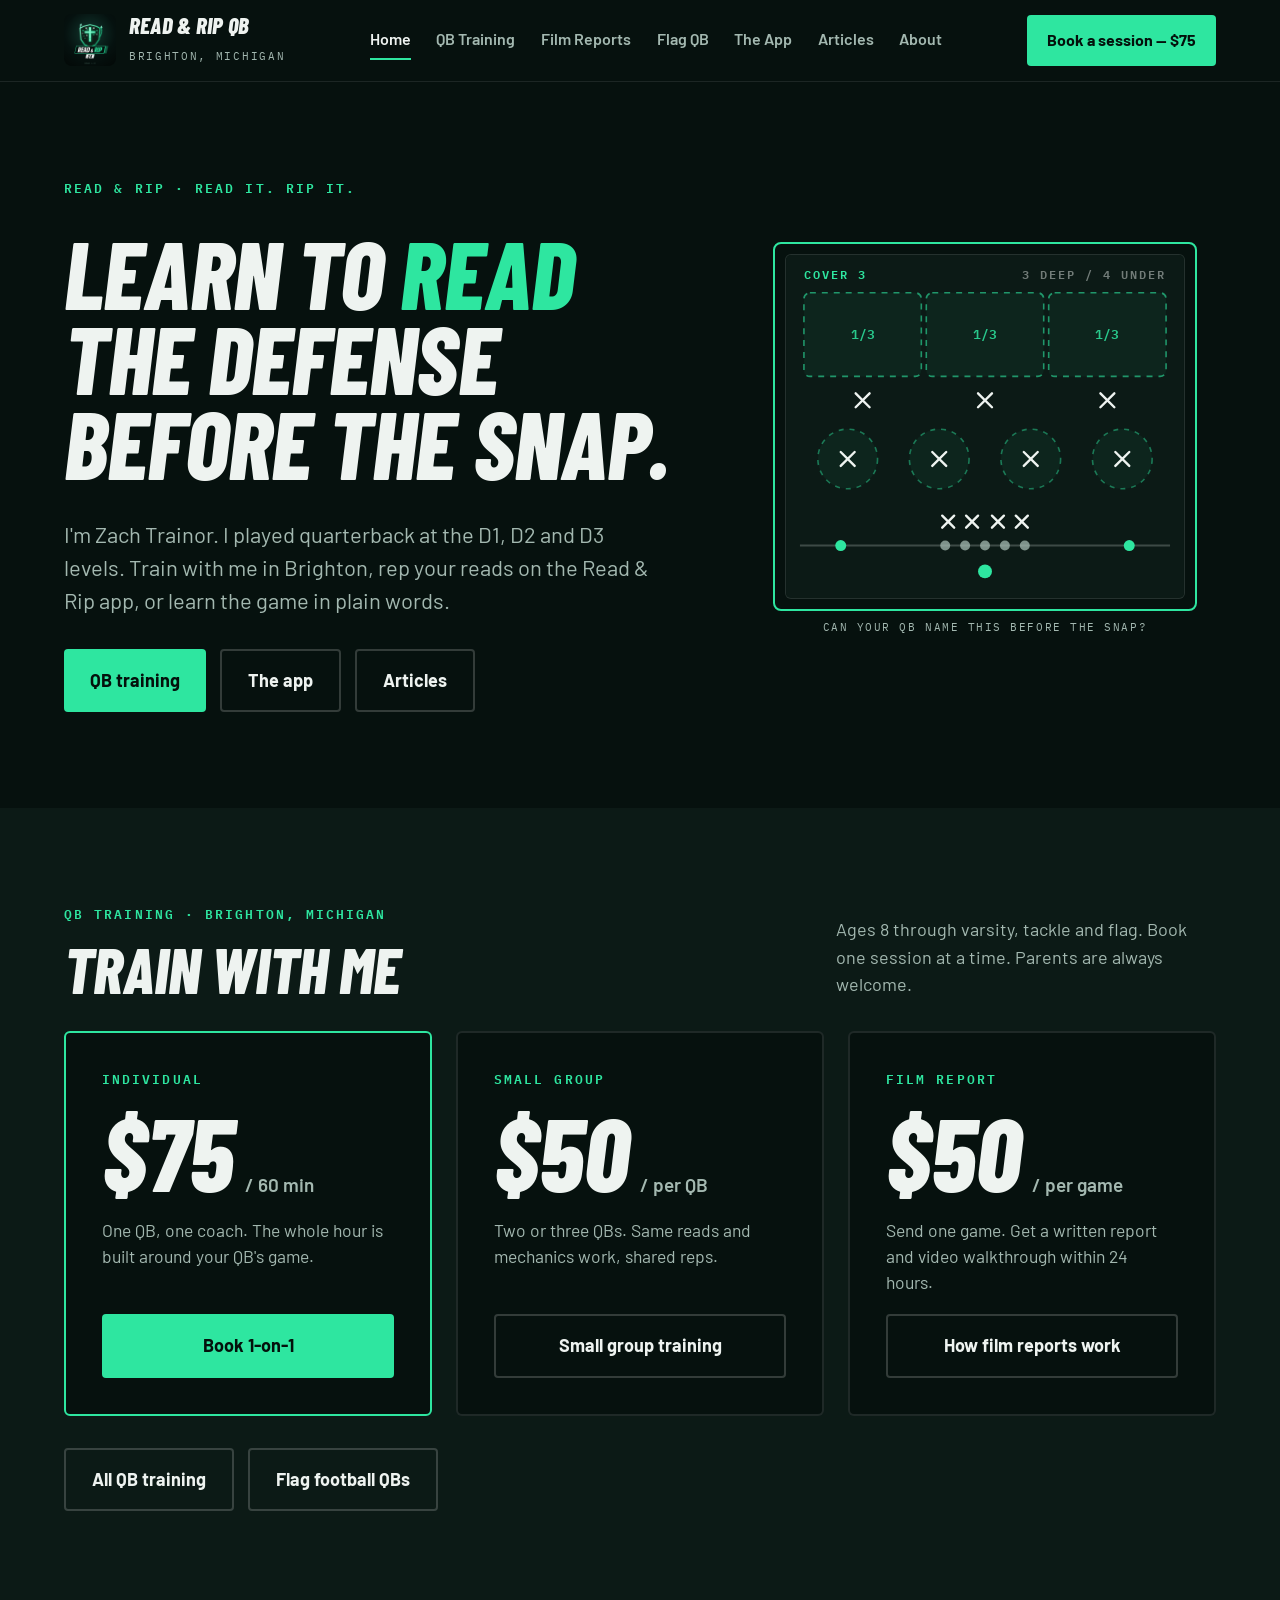
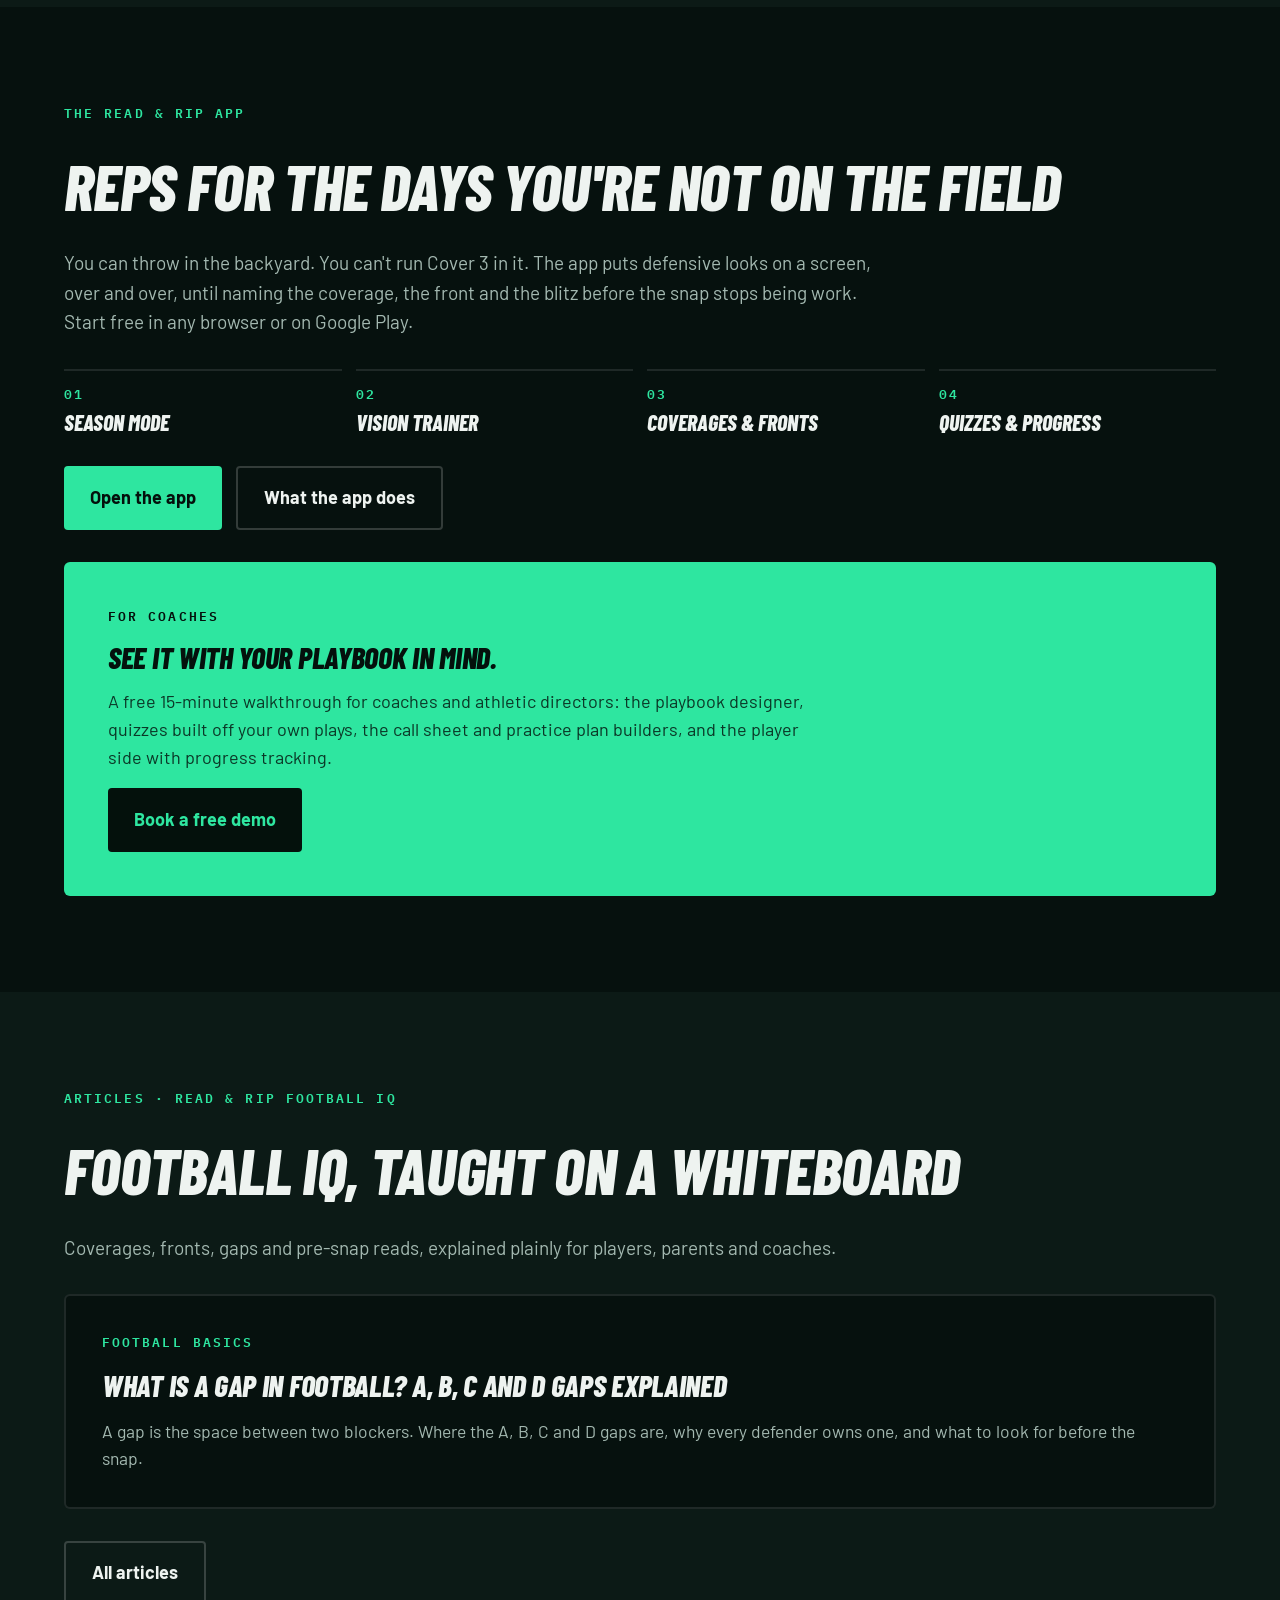
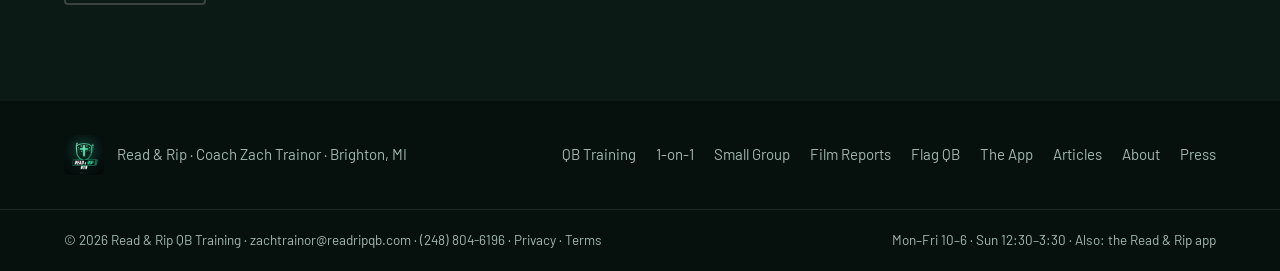
==== commit c51c5a17: "Add press page and footer link Co-Authored-By: Claude Opus 5.5 <noreply@anthropic.com> Claude-Sessio" ====
--- a/index.html
+++ b/index.html
@@ -183,11 +183,12 @@
       <a href="app.html">The App</a>
       <a href="https://learn.readandrip.com">Articles</a>
       <a href="about.html">About</a>
+      <a href="press.html">Press</a>
     </nav>
   </div>
   <div class="wrap legal">
     <span>&copy; 2026 Read &amp; Rip QB Training &middot; <a href="mailto:zachtrainor@readripqb.com">zachtrainor@readripqb.com</a> &middot; <a href="tel:+12488046196">(248) 804-6196</a> &middot; <a href="privacy.html">Privacy</a> &middot; <a href="terms.html">Terms</a></span>
-    <span>Mon&ndash;Fri 3&ndash;5 PM &middot; Also: <a href="https://readripqb.com">the Read &amp; Rip app</a></span>
+    <span>Mon&ndash;Fri 10&ndash;6 &middot; Sun 12:30&ndash;3:30 &middot; Also: <a href="https://readripqb.com">the Read &amp; Rip app</a></span>
   </div>
 </footer>
 
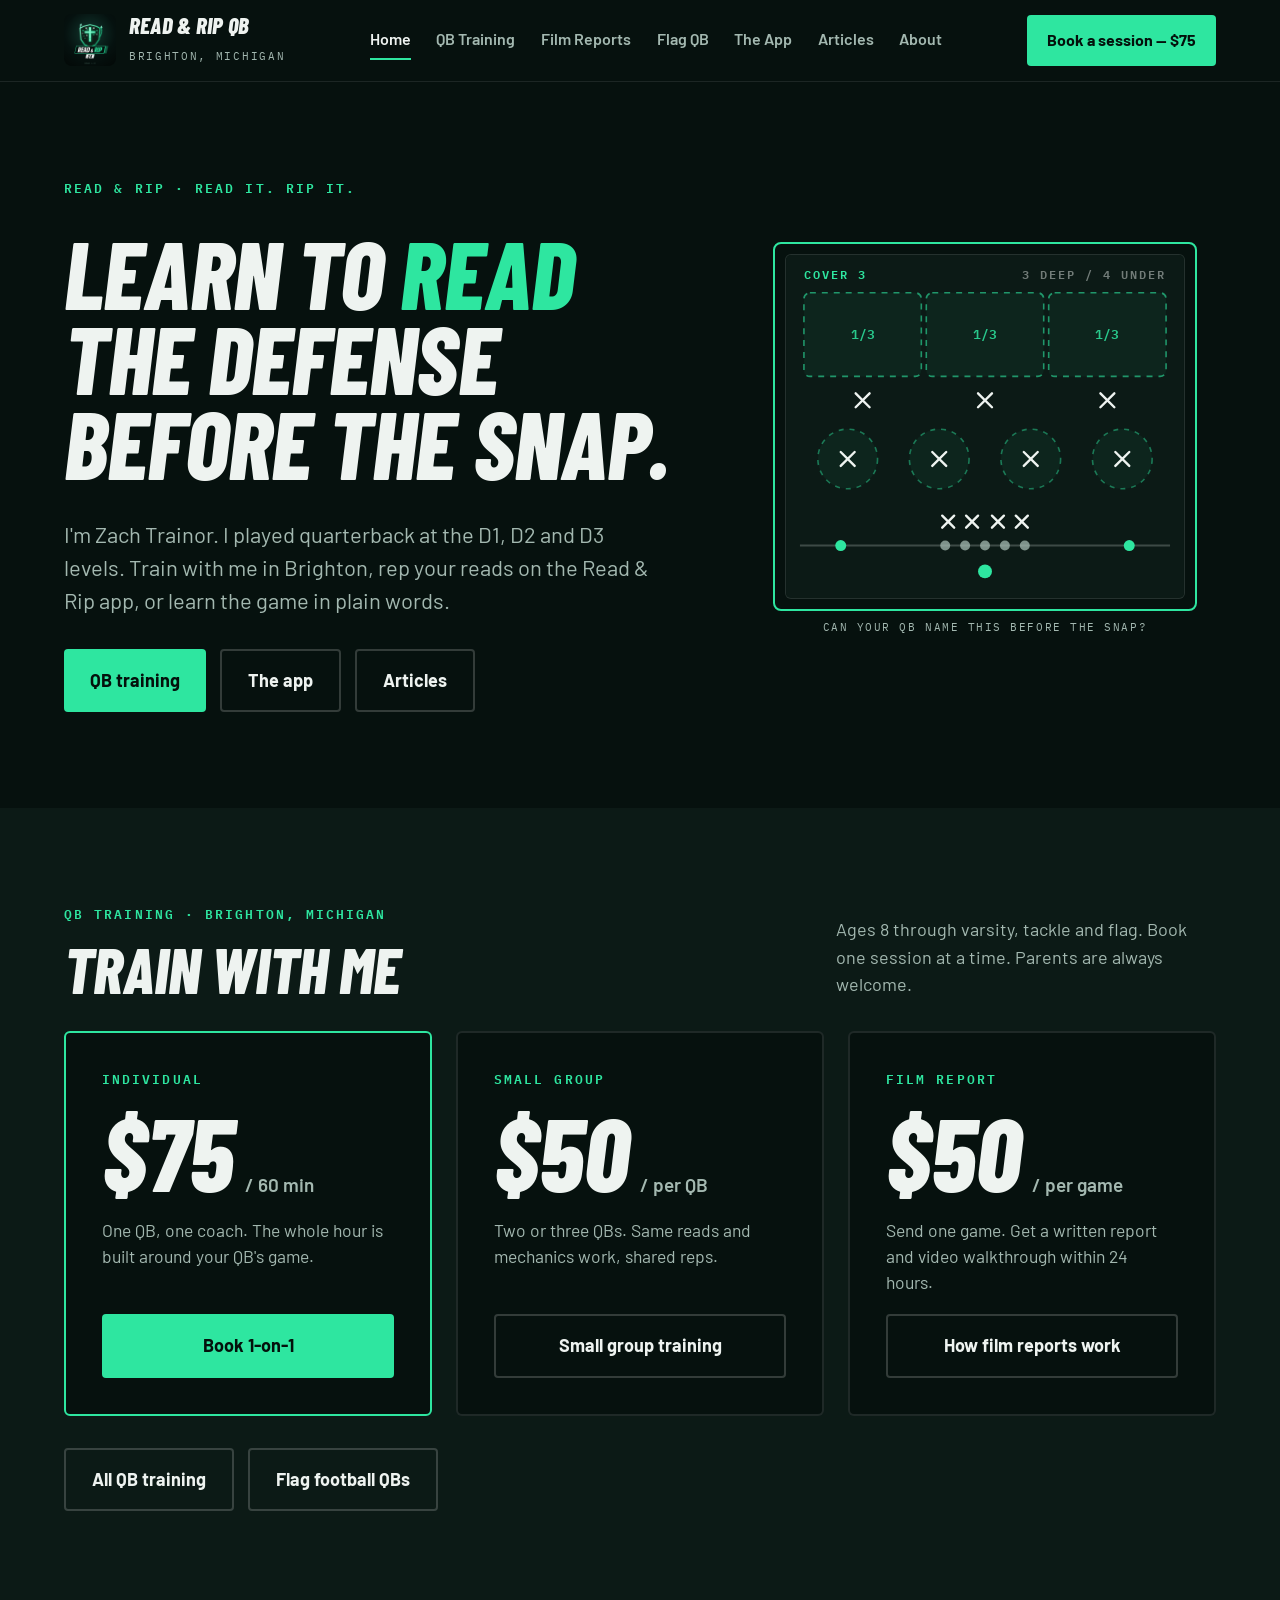
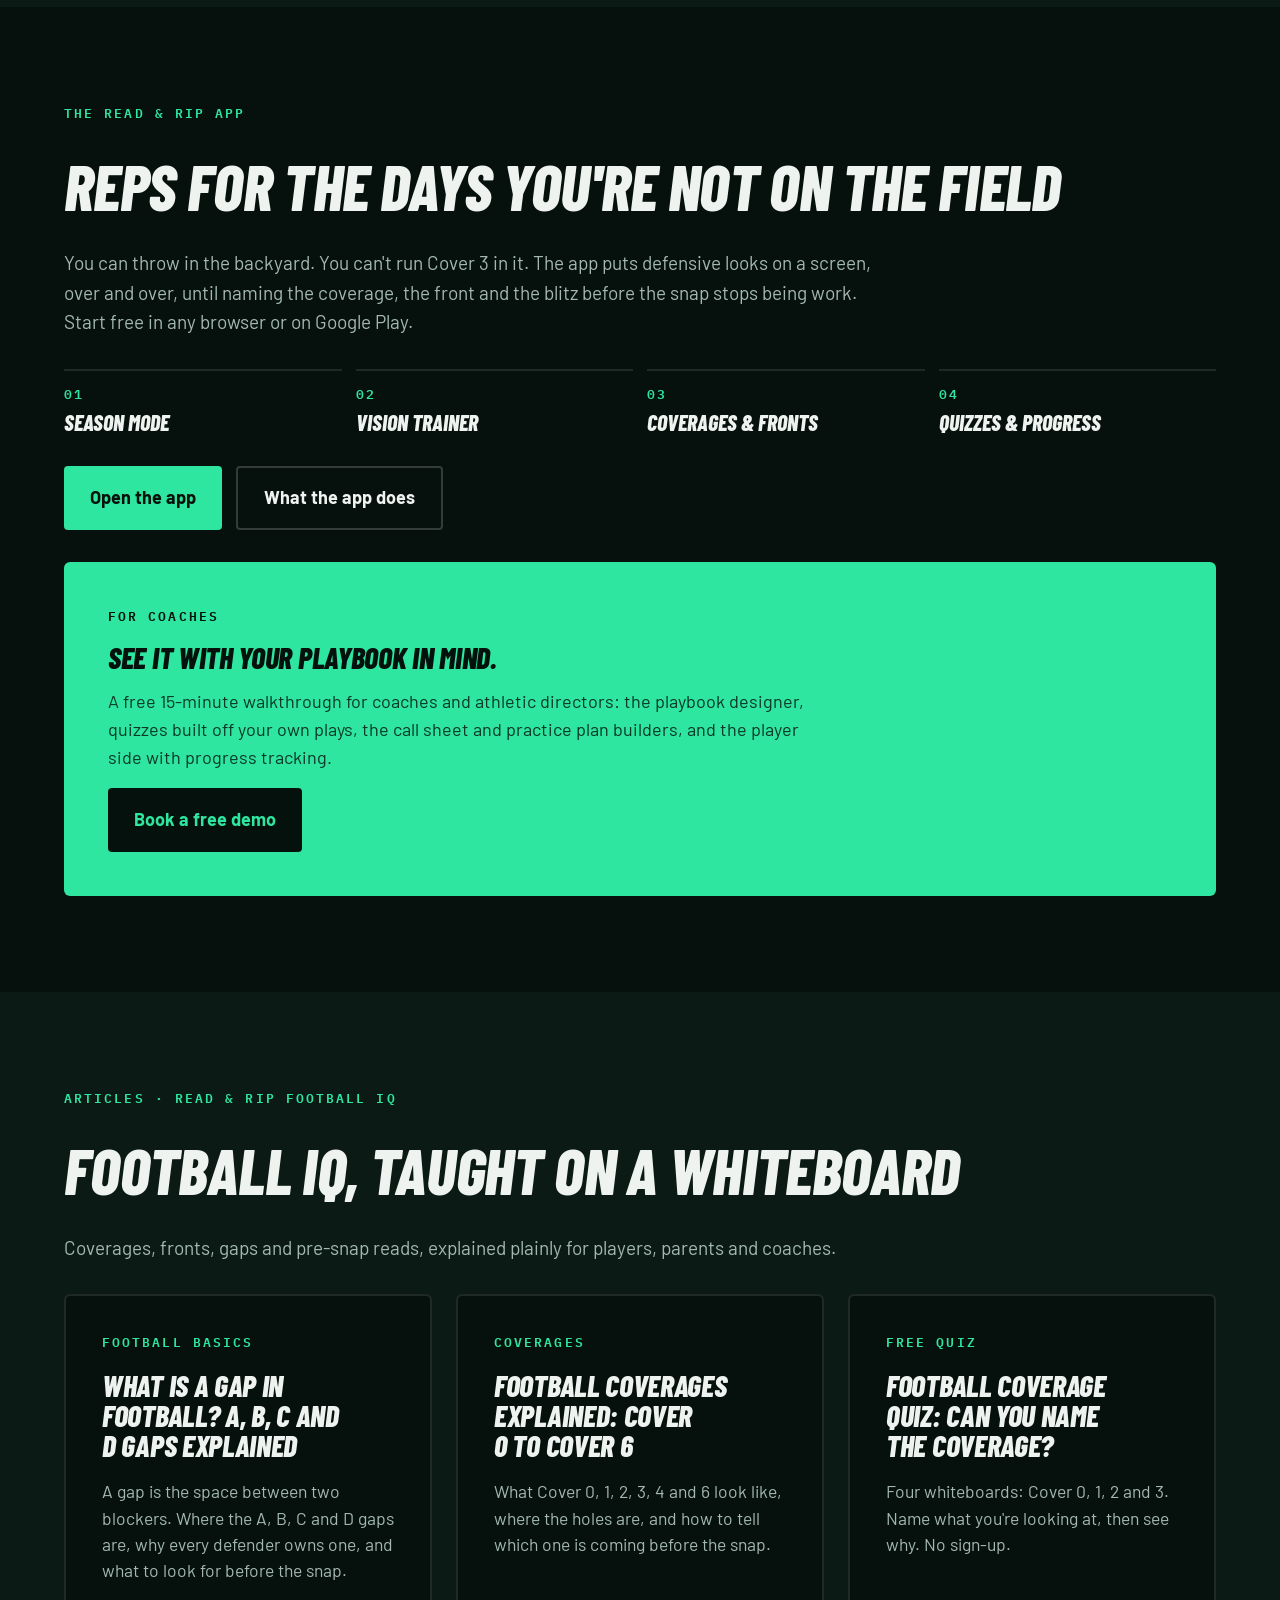
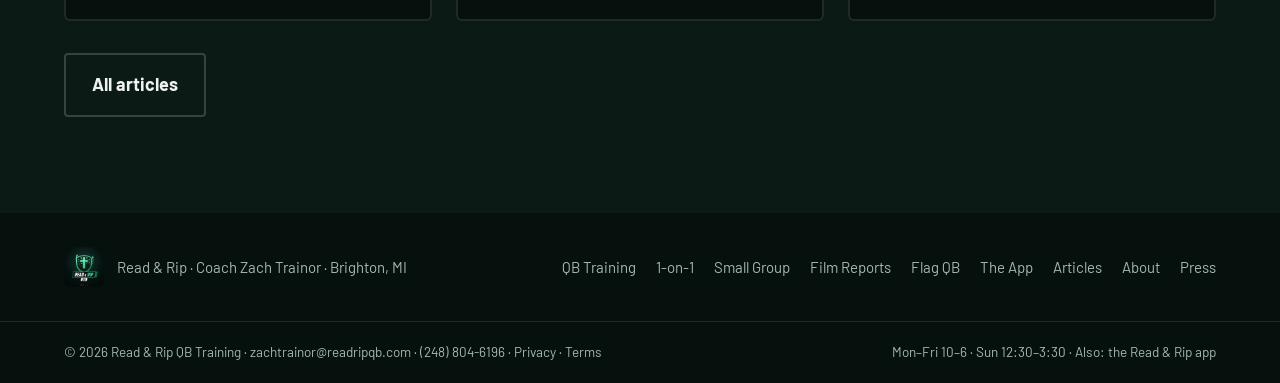
==== commit 7d4c8065: "SEO: app page title/description for football IQ app; link coverages article and quiz from home Co-Au" ====
--- a/index.html
+++ b/index.html
@@ -162,6 +162,16 @@
           <h3>What Is a Gap in Football? A, B, C and D Gaps Explained</h3>
           <p>A gap is the space between two blockers. Where the A, B, C and D gaps are, why every defender owns one, and what to look for before the snap.</p>
         </a>
+        <a class="card" style="text-decoration:none;color:inherit" href="https://learn.readandrip.com/football-coverages-explained/">
+          <span class="mono">Coverages</span>
+          <h3>Football Coverages Explained: Cover 0 to Cover 6</h3>
+          <p>What Cover 0, 1, 2, 3, 4 and 6 look like, where the holes are, and how to tell which one is coming before the snap.</p>
+        </a>
+        <a class="card" style="text-decoration:none;color:inherit" href="https://learn.readandrip.com/coverage-quiz/">
+          <span class="mono">Free quiz</span>
+          <h3>Football Coverage Quiz: Can You Name the Coverage?</h3>
+          <p>Four whiteboards: Cover 0, 1, 2 and 3. Name what you're looking at, then see why. No sign-up.</p>
+        </a>
       </div>
       <div class="btnrow"><a class="btn ghost" href="https://learn.readandrip.com">All articles</a></div>
     </div>
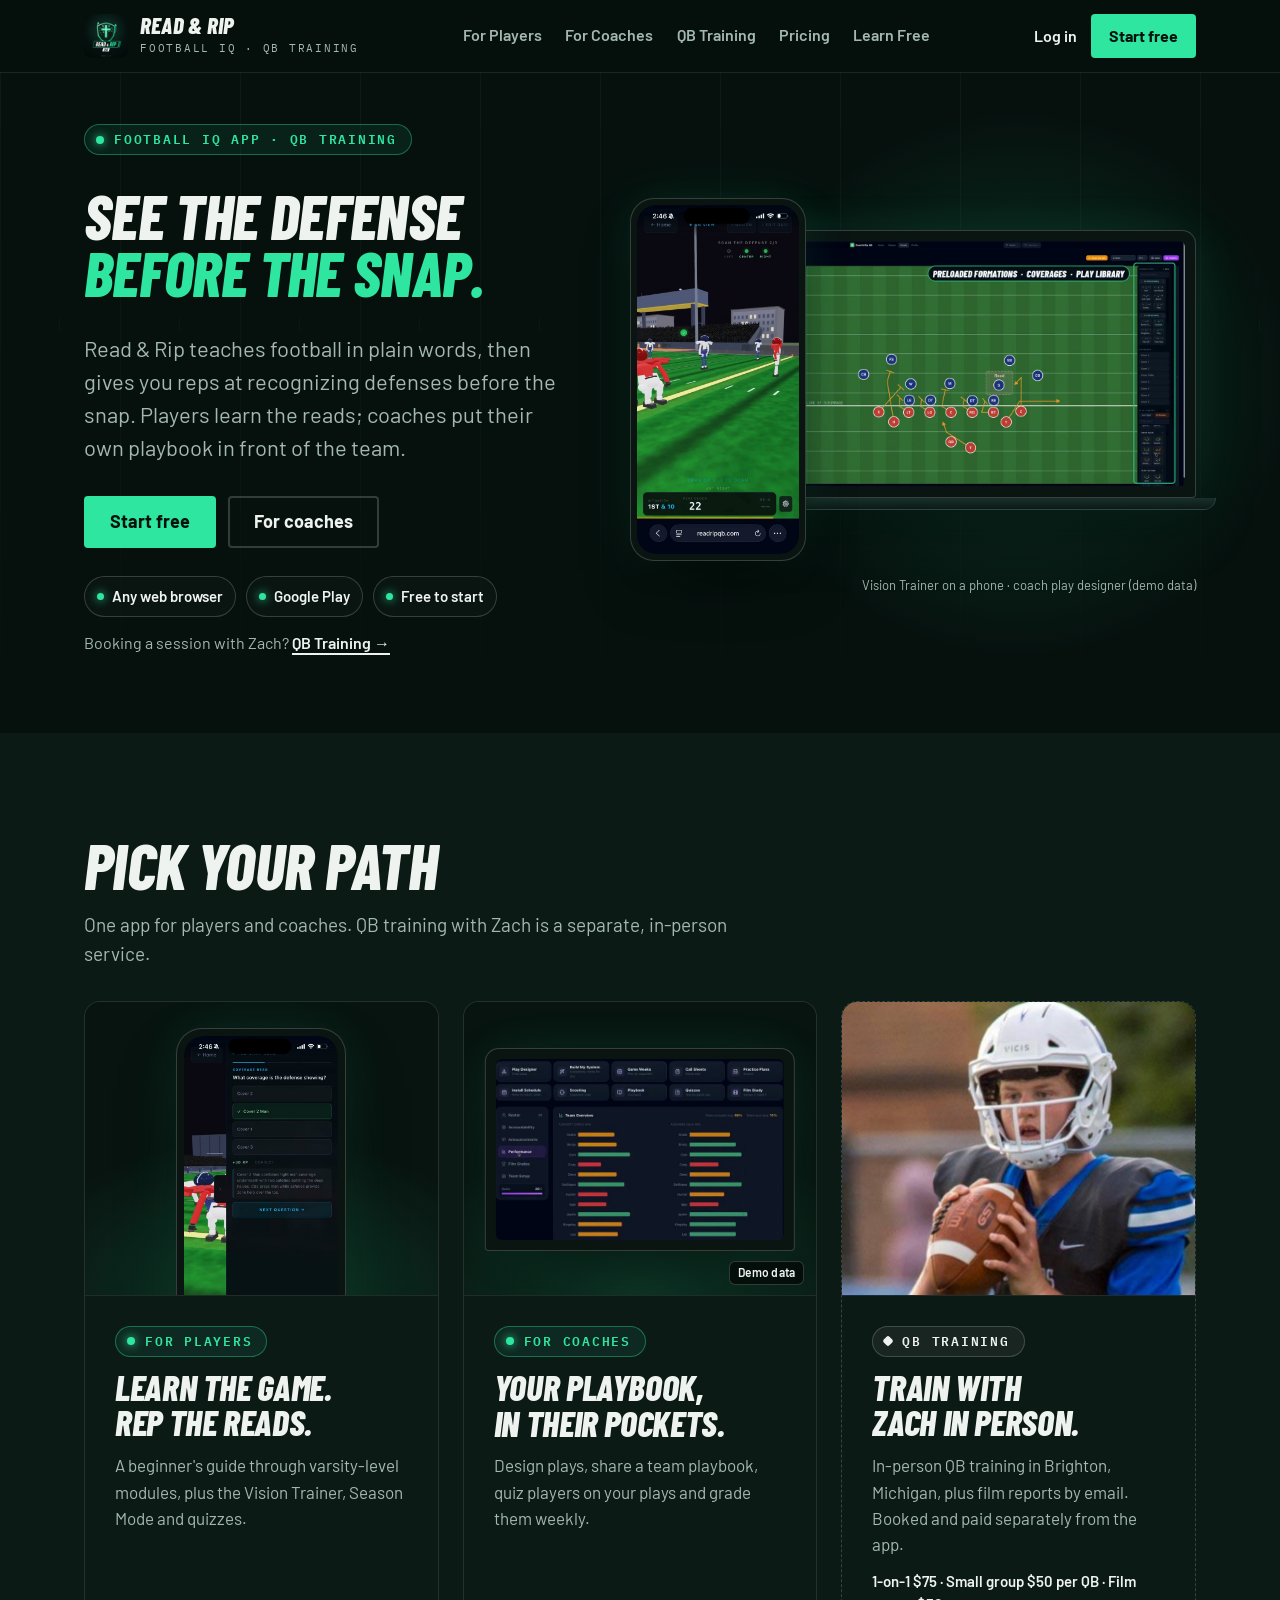
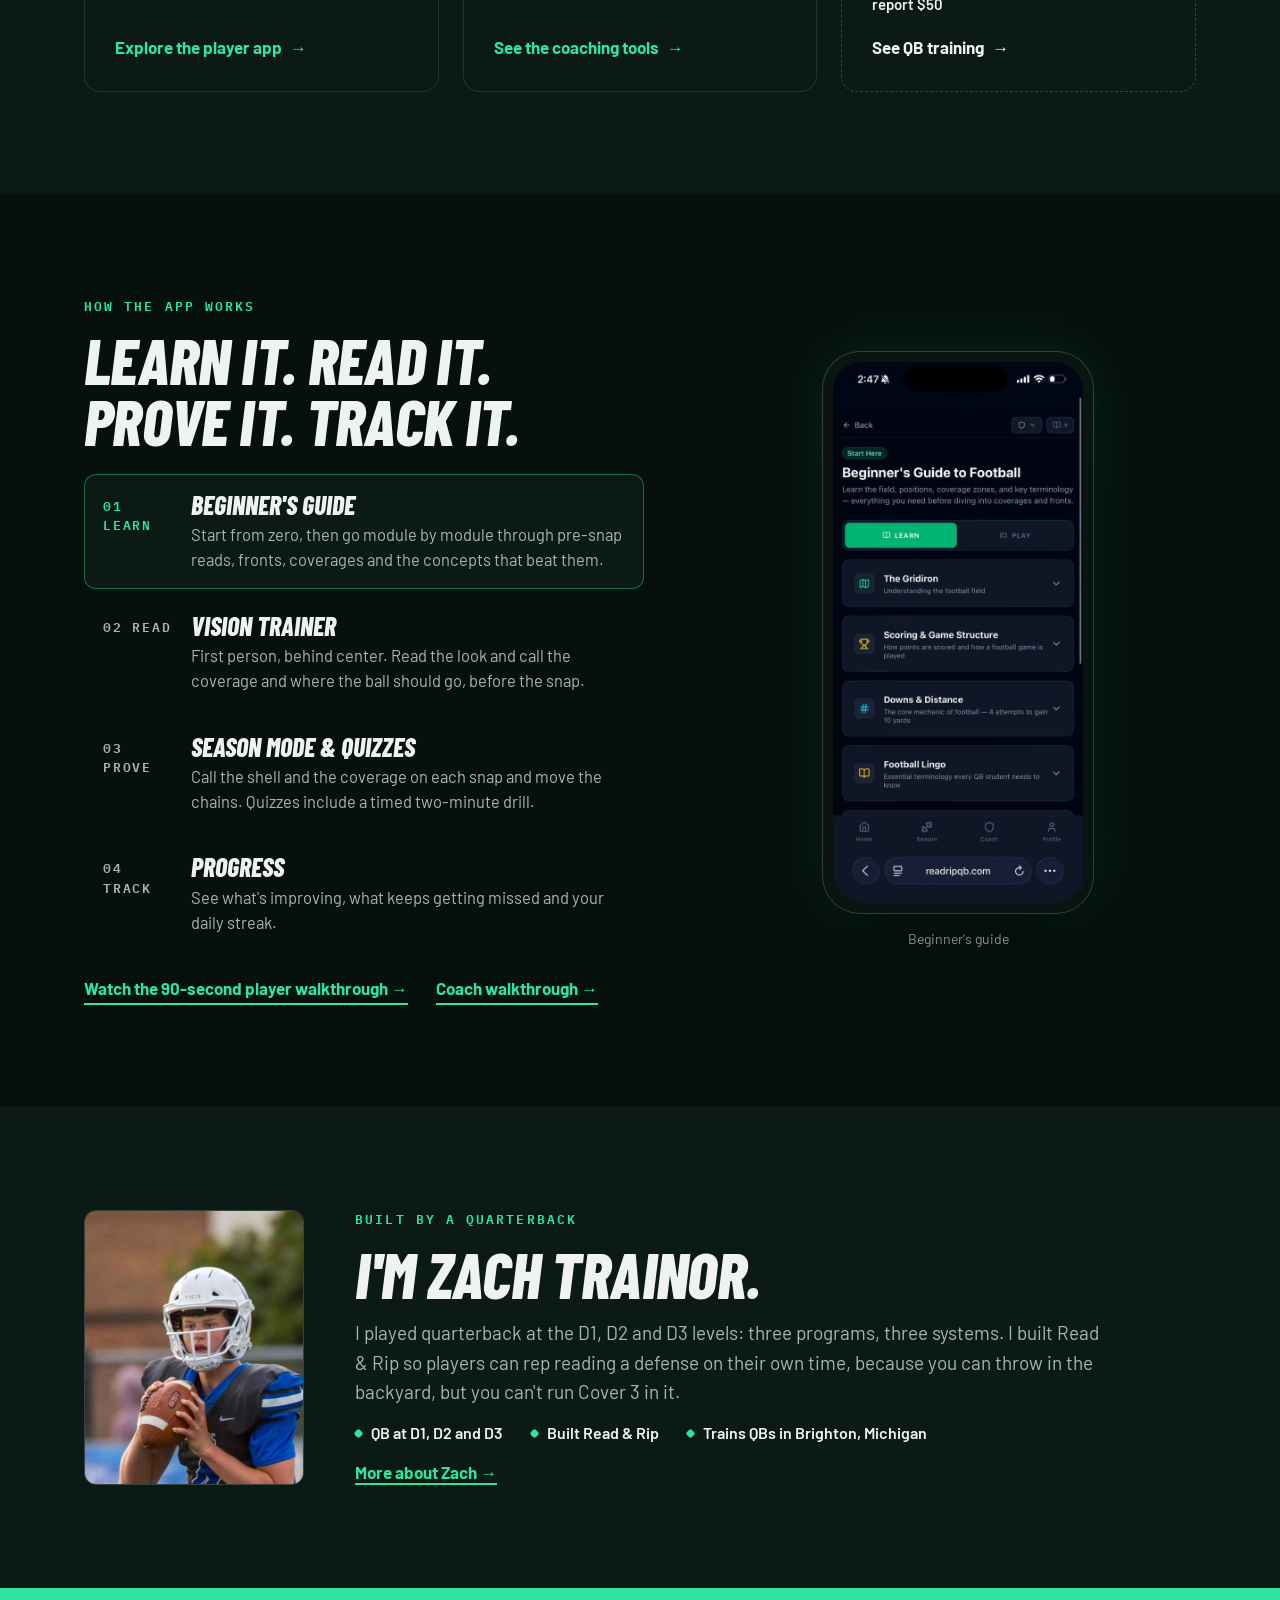
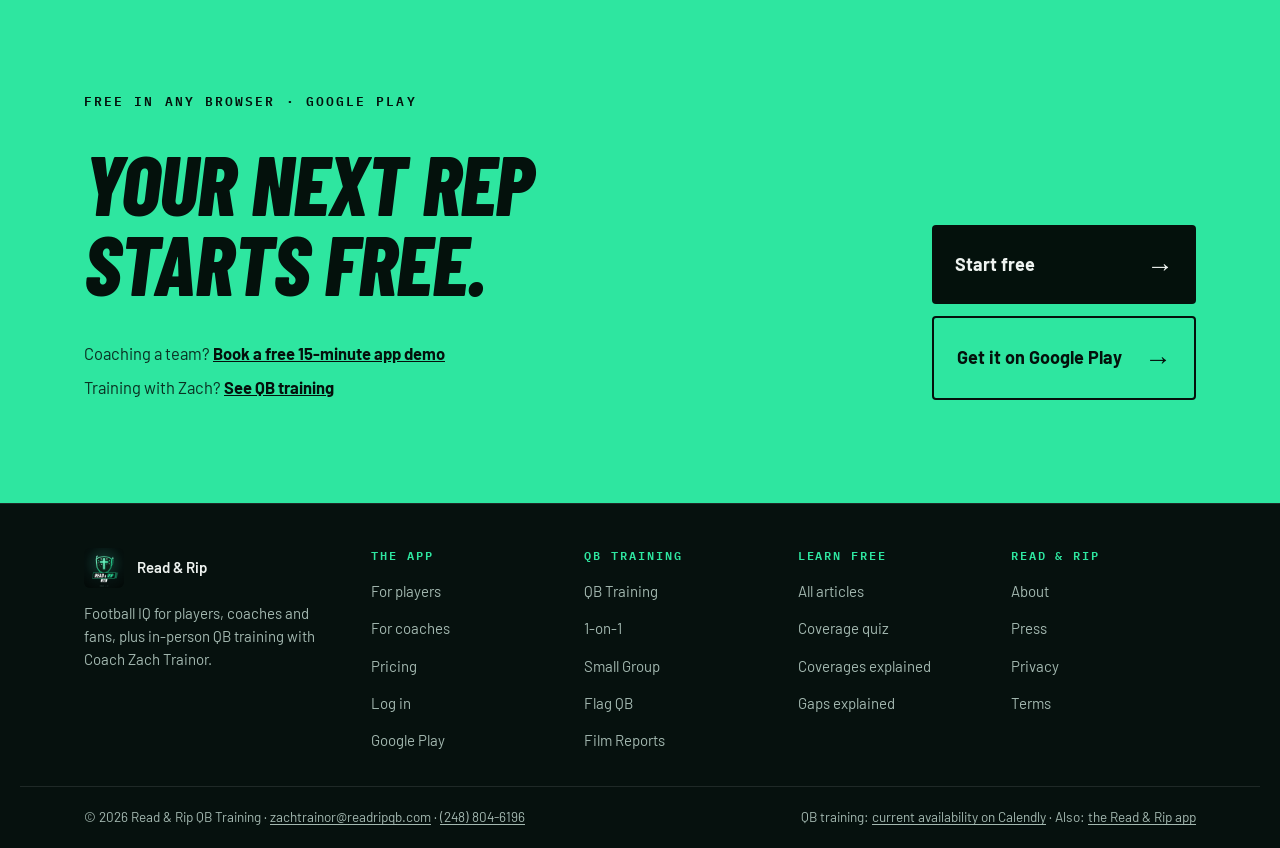
==== commit 0dced45d: "Redesign readandrip.com around three audiences New homepage router and audience sections: For Player" ====
--- a/index.html
+++ b/index.html
@@ -1,23 +1,24 @@
 <!doctype html>
-<html lang="en">
+<html lang="en" class="no-js">
 <head>
 <meta charset="utf-8">
+<script>document.documentElement.classList.remove("no-js")</script>
 <meta name="viewport" content="width=device-width, initial-scale=1">
-<title>Read &amp; Rip | QB Training, the App and Football IQ</title>
-<meta name="description" content="Read &amp; Rip: quarterback training in Brighton, Michigan, the Read &amp; Rip app for coverage and pre-snap reads, and plain-words football IQ articles.">
+<title>Read &amp; Rip | Football IQ App and QB Training</title>
+<meta name="description" content="Read &amp; Rip is a football IQ app: learn coverages, fronts and pre-snap reads, then rep them in the Vision Trainer. Free in any browser or on Google Play. Plus QB training with Zach Trainor.">
 <link rel="canonical" href="https://readandrip.com/">
 <meta name="robots" content="index,follow,max-image-preview:large">
 <meta name="theme-color" content="#06110E">
 <meta property="og:type" content="website">
 <meta property="og:site_name" content="Read &amp; Rip">
-<meta property="og:title" content="Read &amp; Rip | QB Training, the App and Football IQ">
-<meta property="og:description" content="Read &amp; Rip: quarterback training in Brighton, Michigan, the Read &amp; Rip app for coverage and pre-snap reads, and plain-words football IQ articles.">
+<meta property="og:title" content="Read &amp; Rip | Football IQ App and QB Training">
+<meta property="og:description" content="Read &amp; Rip is a football IQ app: learn coverages, fronts and pre-snap reads, then rep them in the Vision Trainer. Free in any browser or on Google Play. Plus QB training with Zach Trainor.">
 <meta property="og:url" content="https://readandrip.com/">
 <meta property="og:image" content="https://readandrip.com/assets/og-image.jpg">
 <meta property="og:locale" content="en_US">
 <meta name="twitter:card" content="summary_large_image">
-<meta name="twitter:title" content="Read &amp; Rip | QB Training, the App and Football IQ">
-<meta name="twitter:description" content="Read &amp; Rip: quarterback training in Brighton, Michigan, the Read &amp; Rip app for coverage and pre-snap reads, and plain-words football IQ articles.">
+<meta name="twitter:title" content="Read &amp; Rip | Football IQ App and QB Training">
+<meta name="twitter:description" content="Read &amp; Rip is a football IQ app: learn coverages, fronts and pre-snap reads, then rep them in the Vision Trainer. Free in any browser or on Google Play. Plus QB training with Zach Trainor.">
 <meta name="twitter:image" content="https://readandrip.com/assets/og-image.jpg">
 <link rel="icon" type="image/png" href="assets/favicon.png">
 <link rel="apple-touch-icon" href="assets/apple-touch-icon.png">
@@ -25,6 +26,7 @@
 <link rel="preconnect" href="https://fonts.gstatic.com" crossorigin>
 <link rel="stylesheet" href="https://fonts.googleapis.com/css2?family=Barlow+Condensed:ital,wght@1,700;1,800&family=Barlow:wght@400;500;600;700&family=IBM+Plex+Mono:wght@500;600&display=swap">
 <link rel="stylesheet" href="styles.css">
+<script src="site.js" defer></script>
 <script type="application/ld+json">{
   "@context": "https://schema.org",
   "@graph": [
@@ -49,156 +51,247 @@
 }</script>
 </head>
 <body>
+<a class="skip" href="#main">Skip to content</a>
 <header class="site">
   <div class="wrap navbar">
     <a class="brand" href="index.html">
-      <img src="assets/logo.png" alt="Read &amp; Rip QB logo" width="224" height="224">
+      <img src="assets/logo.png" alt="" width="224" height="224">
       <span>
-        <span class="name">Read &amp; Rip QB</span><br>
-        <span class="where">Brighton, Michigan</span>
+        <span class="name">Read &amp; Rip</span>
+        <span class="where">Football IQ &middot; QB Training</span>
       </span>
     </a>
     <nav class="main" aria-label="Main">
+      <a href="app.html">For Players</a>
+      <a href="coaches.html">For Coaches</a>
+      <a href="training.html">QB Training</a>
+      <a href="pricing.html">Pricing</a>
+      <a href="https://learn.readandrip.com">Learn Free</a>
+    </nav>
+    <div class="nav-actions">
+      <a class="login" href="https://readripqb.com/login">Log in</a>
+      <a class="btn sm" href="https://readripqb.com">Start free</a>
+      <button class="menu-btn" type="button" aria-expanded="false" aria-controls="site-menu" data-menu-open><span class="bars" aria-hidden="true"><i></i></span>Menu</button>
+    </div>
+  </div>
+  <div class="menu-panel" id="site-menu" role="dialog" aria-modal="true" aria-label="Site menu" hidden>
+    <div class="menu-top">
+      <a class="brand" href="index.html"><img src="assets/logo.png" alt="" width="224" height="224"><span class="name">Read &amp; Rip</span><span class="sr-only">home</span></a>
+      <button class="menu-btn" type="button" data-menu-close style="display:inline-flex">Close</button>
+    </div>
+    <nav aria-label="Mobile">
       <a href="index.html" aria-current="page">Home</a>
+      <a href="app.html">For Players</a>
+      <a href="coaches.html">For Coaches</a>
       <a href="training.html">QB Training</a>
-      <a href="film-report.html">Film Reports</a>
-      <a href="flag-football-qb-training.html">Flag QB</a>
-      <a href="app.html">The App</a>
-      <a href="https://learn.readandrip.com">Articles</a>
-      <a href="about.html">About</a>
-    </nav>
-    <a class="btn sm" href="https://calendly.com/zachtrainor-readripqb/individual-qb-training-75">Book a session &mdash; $75</a>
+      <a href="pricing.html">Pricing</a>
+      <a href="https://learn.readandrip.com">Learn Free</a>
+    </nav>
+    <div class="menu-cta">
+      <a class="btn" href="https://readripqb.com">Start free</a>
+      <a class="btn ghost" href="https://readripqb.com/login">Log in</a>
+    </div>
+    <p class="menu-note">Booking a QB training session with Zach? That's under <a href="training.html">QB Training</a>, separate from the app.</p>
   </div>
 </header>
 
-<main>
-  <section>
-    <div class="wrap hero">
+<main id="main">
+  <!-- 1. Hero: what Read & Rip is, with the real product -->
+  <section class="home-hero field glow">
+    <div class="wrap hero hero-split">
+      <div class="hero-copy stack">
+        <span class="aud-chip">Football IQ app &middot; QB training</span>
+        <h1>See the defense <span class="accent">before the snap.</span></h1>
+        <p class="lede">Read &amp; Rip teaches football in plain words, then gives you reps at recognizing defenses before the snap. Players learn the reads; coaches put their own playbook in front of the team.</p>
+        <div class="btnrow">
+          <a class="btn" href="https://readripqb.com">Start free</a>
+          <a class="btn ghost" href="coaches.html">For coaches</a>
+        </div>
+      </div>
+      <div class="hero-meta stack tight">
+        <ul class="avail" aria-label="Where Read &amp; Rip runs">
+          <li>Any web browser</li>
+          <li>Google Play</li>
+          <li>Free to start</li>
+        </ul>
+        <p class="hero-aside">Booking a session with Zach? <a class="textlink arrow" href="training.html">QB Training</a></p>
+      </div>
+      <figure class="combo">
+        <div class="combo-stage">
+        <div class="device laptop">
+          <div class="lid"><div class="screen wide"><img src="media/screens/coach-play-designer.jpg" alt="Coach play designer with a play drawn against a defense, plus formations, coverages and the play library (demo data)" width="1280" height="662" decoding="async" fetchpriority="high"></div></div>
+          <div class="base"></div>
+        </div>
+        <div class="device phone"><div class="screen"><img src="media/screens/vision-trainer.jpg" alt="Read &amp; Rip Vision Trainer: first-person view from behind center in a 3D stadium, scanning the defense before the snap" width="560" height="1212" decoding="async" fetchpriority="high"></div></div>
+        </div>
+        <figcaption>Vision Trainer on a phone &middot; coach play designer (demo data)</figcaption>
+      </figure>
+    </div>
+  </section>
+
+  <!-- 2. Three audience paths -->
+  <section class="tint" aria-labelledby="paths-h">
+    <div class="wrap stack">
+      <div class="sec-intro">
+        <h2 id="paths-h">Pick your path</h2>
+        <p>One app for players and coaches. QB training with Zach is a separate, in-person service.</p>
+      </div>
+      <div class="lanes">
+        <a class="lane" href="app.html">
+          <div class="vis vis-phone" aria-hidden="true">
+            <div class="device phone"><div class="screen"><img src="media/screens/vision-trainer-read.jpg" alt="" width="560" height="1212" loading="lazy" decoding="async"></div></div>
+          </div>
+          <div class="body">
+            <span class="aud-chip">For Players</span>
+            <h3>Learn the game. Rep the reads.</h3>
+            <p>A beginner's guide through varsity-level modules, plus the Vision Trainer, Season Mode and quizzes.</p>
+            <span class="go">Explore the player app</span>
+          </div>
+        </a>
+        <a class="lane" href="coaches.html">
+          <div class="vis vis-coach" aria-hidden="true">
+            <div class="device laptop"><div class="lid"><div class="screen"><img src="media/screens/coach-performance.jpg" alt="" width="686" height="428" loading="lazy" decoding="async"></div></div></div>
+            <span class="demo-tag">Demo data</span>
+          </div>
+          <div class="body">
+            <span class="aud-chip">For Coaches</span>
+            <h3>Your playbook, in their pockets.</h3>
+            <p>Design plays, share a team playbook, quiz players on your plays and grade them weekly.</p>
+            <span class="go">See the coaching tools</span>
+          </div>
+        </a>
+        <a class="lane chalk" href="training.html">
+          <div class="vis vis-photo">
+            <img class="portrait-fill" src="assets/zach-portrait.jpg" alt="Zach Trainor at quarterback, dropping back to throw" width="760" height="950" loading="lazy" decoding="async">
+          </div>
+          <div class="body">
+            <span class="aud-chip chalk">QB Training</span>
+            <h3>Train with Zach in person.</h3>
+            <p>In-person QB training in Brighton, Michigan, plus film reports by email. Booked and paid separately from the app.</p>
+            <span class="meta">1-on-1 $75 &middot; Small group $50 per QB &middot; Film report $50</span>
+            <span class="go">See QB training</span>
+          </div>
+        </a>
+      </div>
+    </div>
+  </section>
+
+  <!-- 3. Short product demonstration with real screens -->
+  <section aria-labelledby="demo-h">
+    <div class="wrap demo" data-demo>
+      <div class="stack tight">
+        <span class="mono">How the app works</span>
+        <h2 id="demo-h">Learn it. Read it. Prove it. Track it.</h2>
+        <div class="demo-tabs" role="tablist" aria-label="App steps">
+          <button class="demo-tab" type="button" role="tab" id="t-learn" aria-controls="p-learn" aria-selected="true"><span class="k">01 Learn</span><b>Beginner's guide</b><span class="d">Start from zero, then go module by module through pre-snap reads, fronts, coverages and the concepts that beat them.</span></button>
+          <button class="demo-tab" type="button" role="tab" id="t-read" aria-controls="p-read" aria-selected="false" tabindex="-1"><span class="k">02 Read</span><b>Vision Trainer</b><span class="d">First person, behind center. Read the look and call the coverage and where the ball should go, before the snap.</span></button>
+          <button class="demo-tab" type="button" role="tab" id="t-prove" aria-controls="p-prove" aria-selected="false" tabindex="-1"><span class="k">03 Prove</span><b>Season Mode &amp; quizzes</b><span class="d">Call the shell and the coverage on each snap and move the chains. Quizzes include a timed two-minute drill.</span></button>
+          <button class="demo-tab" type="button" role="tab" id="t-track" aria-controls="p-track" aria-selected="false" tabindex="-1"><span class="k">04 Track</span><b>Progress</b><span class="d">See what's improving, what keeps getting missed and your daily streak.</span></button>
+        </div>
+        <div class="demo-links">
+          <a class="textlink arrow" href="app.html#walkthrough">Watch the 90-second player walkthrough</a>
+          <a class="textlink arrow" href="coaches.html#walkthrough">Coach walkthrough</a>
+        </div>
+      </div>
+      <div class="demo-screens">
+        <figure class="demo-panel is-on" role="tabpanel" id="p-learn" aria-labelledby="t-learn">
+          <div class="device phone"><div class="screen"><img src="media/screens/beginners-guide.jpg" alt="Beginner's Guide to Football screen showing the field and its dimensions" width="560" height="1212" loading="lazy" decoding="async"></div></div>
+          <figcaption>Beginner's guide</figcaption>
+        </figure>
+        <figure class="demo-panel" role="tabpanel" id="p-read" aria-labelledby="t-read">
+          <div class="device phone"><div class="screen"><img src="media/screens/vision-trainer-read.jpg" alt="Vision Trainer question: What coverage is the defense showing? Cover 2 Man is marked correct" width="560" height="1212" loading="lazy" decoding="async"></div></div>
+          <figcaption>Vision Trainer</figcaption>
+        </figure>
+        <figure class="demo-panel" role="tabpanel" id="p-prove" aria-labelledby="t-prove">
+          <div class="device phone"><div class="screen"><img src="media/screens/season-mode.jpg" alt="Season Mode: a defensive formation on the field and the question What's the shell?" width="560" height="1212" loading="lazy" decoding="async"></div></div>
+          <figcaption>Season Mode</figcaption>
+        </figure>
+        <figure class="demo-panel" role="tabpanel" id="p-track" aria-labelledby="t-track">
+          <div class="device phone"><div class="screen"><img src="media/screens/player-progress.jpg" alt="Progress screen from an example account: category overview chart and quiz score trend" width="560" height="1212" loading="lazy" decoding="async"></div></div>
+          <figcaption>Progress (example account)</figcaption>
+        </figure>
+      </div>
+    </div>
+  </section>
+
+  <!-- 4. Founder / trust -->
+  <section class="tint" aria-labelledby="founder-h">
+    <div class="wrap trust">
+      <div class="photo"><img src="assets/zach-portrait.jpg" alt="Zach Trainor at quarterback, dropping back to throw" width="760" height="950" loading="lazy" decoding="async"></div>
+      <div class="stack tight">
+        <span class="mono">Built by a quarterback</span>
+        <h2 id="founder-h">I'm Zach Trainor.</h2>
+        <p class="body-lg">I played quarterback at the D1, D2 and D3 levels: three programs, three systems. I built Read &amp; Rip so players can rep reading a defense on their own time, because you can throw in the backyard, but you can't run Cover 3 in it.</p>
+        <div class="facts-row"><span>QB at D1, D2 and D3</span><span>Built Read &amp; Rip</span><span>Trains QBs in Brighton, Michigan</span></div>
+        <div><a class="textlink arrow" href="about.html">More about Zach</a></div>
+      </div>
+    </div>
+  </section>
+
+  <!-- 5. Final action -->
+  <section class="closer">
+    <div class="wrap inner">
       <div class="stack">
-        <span class="mono">Read &amp; Rip &middot; Read it. Rip it.</span>
-        <h1>Learn to <span style="color:var(--accent)">read</span> the defense before the snap.</h1>
-        <p style="font-size:clamp(18px,2.2vw,22px);line-height:1.5;color:var(--muted);max-width:600px">I'm Zach Trainor. I played quarterback at the D1, D2 and D3 levels. Train with me in Brighton, rep your reads on the Read &amp; Rip app, or learn the game in plain words.</p>
-        <div class="btnrow">
-          <a class="btn" href="#training">QB training</a>
-          <a class="btn ghost" href="#app">The app</a>
-          <a class="btn ghost" href="#articles">Articles</a>
-        </div>
-      </div>
-    <div class="viz">
-      <div class="board"><div class="frame"></div><svg viewBox="0 0 400 344" xmlns="http://www.w3.org/2000/svg" role="img" aria-labelledby="cov3t cov3d"><title id="cov3t">Cover 3 defensive shell</title><desc id="cov3d">A defense in Cover 3: the field split into three deep zones with four underneath zones in front of them, and a four-man rush on the line of scrimmage. This is the picture a quarterback has to name before the ball is snapped.</desc><rect width="400" height="344" fill="var(--surface)"/><path d="M14 292 H386" stroke="var(--ink)" stroke-opacity=".22" stroke-width="2"/><rect x="18" y="38" width="118" height="84" rx="6" fill="var(--accent)" fill-opacity=".05" stroke="var(--accent)" stroke-opacity=".6" stroke-width="1.6" stroke-dasharray="6 6"/><rect x="141" y="38" width="118" height="84" rx="6" fill="var(--accent)" fill-opacity=".05" stroke="var(--accent)" stroke-opacity=".6" stroke-width="1.6" stroke-dasharray="6 6"/><rect x="264" y="38" width="118" height="84" rx="6" fill="var(--accent)" fill-opacity=".05" stroke="var(--accent)" stroke-opacity=".6" stroke-width="1.6" stroke-dasharray="6 6"/><text x="77" y="84" text-anchor="middle" font-family="IBM Plex Mono,monospace" font-size="13" font-weight="600" fill="var(--accent)" opacity=".85">1/3</text><text x="200" y="84" text-anchor="middle" font-family="IBM Plex Mono,monospace" font-size="13" font-weight="600" fill="var(--accent)" opacity=".85">1/3</text><text x="323" y="84" text-anchor="middle" font-family="IBM Plex Mono,monospace" font-size="13" font-weight="600" fill="var(--accent)" opacity=".85">1/3</text><path d="M70 139 L84 153 M84 139 L70 153" stroke="var(--ink)" stroke-width="2.4" stroke-linecap="round" opacity="1"/><path d="M193 139 L207 153 M207 139 L193 153" stroke="var(--ink)" stroke-width="2.4" stroke-linecap="round" opacity="1"/><path d="M316 139 L330 153 M330 139 L316 153" stroke="var(--ink)" stroke-width="2.4" stroke-linecap="round" opacity="1"/><circle cx="62" cy="205" r="30" fill="var(--accent)" fill-opacity=".05" stroke="var(--accent)" stroke-opacity=".45" stroke-width="1.6" stroke-dasharray="5 6"/><circle cx="154" cy="205" r="30" fill="var(--accent)" fill-opacity=".05" stroke="var(--accent)" stroke-opacity=".45" stroke-width="1.6" stroke-dasharray="5 6"/><circle cx="246" cy="205" r="30" fill="var(--accent)" fill-opacity=".05" stroke="var(--accent)" stroke-opacity=".45" stroke-width="1.6" stroke-dasharray="5 6"/><circle cx="338" cy="205" r="30" fill="var(--accent)" fill-opacity=".05" stroke="var(--accent)" stroke-opacity=".45" stroke-width="1.6" stroke-dasharray="5 6"/><path d="M55 198 L69 212 M69 198 L55 212" stroke="var(--ink)" stroke-width="2.4" stroke-linecap="round" opacity="1"/><path d="M147 198 L161 212 M161 198 L147 212" stroke="var(--ink)" stroke-width="2.4" stroke-linecap="round" opacity="1"/><path d="M239 198 L253 212 M253 198 L239 212" stroke="var(--ink)" stroke-width="2.4" stroke-linecap="round" opacity="1"/><path d="M331 198 L345 212 M345 198 L331 212" stroke="var(--ink)" stroke-width="2.4" stroke-linecap="round" opacity="1"/><path d="M157 262 L169 274 M169 262 L157 274" stroke="var(--ink)" stroke-width="2.4" stroke-linecap="round" opacity="1"/><path d="M181 262 L193 274 M193 262 L181 274" stroke="var(--ink)" stroke-width="2.4" stroke-linecap="round" opacity="1"/><path d="M207 262 L219 274 M219 262 L207 274" stroke="var(--ink)" stroke-width="2.4" stroke-linecap="round" opacity="1"/><path d="M231 262 L243 274 M243 262 L231 274" stroke="var(--ink)" stroke-width="2.4" stroke-linecap="round" opacity="1"/><circle cx="160" cy="292" r="5.0" fill="var(--muted)" opacity=".75"/><circle cx="180" cy="292" r="5.0" fill="var(--muted)" opacity=".75"/><circle cx="200" cy="292" r="5.0" fill="var(--muted)" opacity=".75"/><circle cx="220" cy="292" r="5.0" fill="var(--muted)" opacity=".75"/><circle cx="240" cy="292" r="5.0" fill="var(--muted)" opacity=".75"/><circle cx="55" cy="292" r="5.5" fill="var(--accent)" opacity="1"/><circle cx="345" cy="292" r="5.5" fill="var(--accent)" opacity="1"/><circle cx="200" cy="318" r="7.0" fill="var(--accent)" opacity="1"/><text x="18" y="24" font-family="IBM Plex Mono,monospace" font-size="12.5" font-weight="600" letter-spacing="2" fill="var(--accent)">COVER 3</text><text x="382" y="24" text-anchor="end" font-family="IBM Plex Mono,monospace" font-size="12.5" font-weight="600" letter-spacing="2" fill="var(--ink)" opacity=".45">3 DEEP / 4 UNDER</text></svg></div>
-      <div class="cap">Can your QB name this before the snap?</div>
-    </div>
-    </div>
-  </section>
-
-  <section class="tint" id="training">
-    <div class="wrap stack">
-      <div style="display:flex;justify-content:space-between;align-items:end;gap:32px;flex-wrap:wrap">
-        <div class="stack" style="gap:14px">
-          <span class="mono">QB training &middot; Brighton, Michigan</span>
-          <h2>Train with me</h2>
-        </div>
-        <p class="muted" style="font-size:18px;max-width:380px">Ages 8 through varsity, tackle and flag. Book one session at a time. Parents are always welcome.</p>
-      </div>
-      <div class="grid g3">
-        <div class="card featured">
-          <span class="mono">Individual</span>
-          <div class="amount"><span class="big">$75</span><span class="per">/ 60 min</span></div>
-          <p>One QB, one coach. The whole hour is built around your QB's game.</p>
-          <a class="btn" href="https://calendly.com/zachtrainor-readripqb/individual-qb-training-75">Book 1-on-1</a>
-        </div>
-        <div class="card">
-          <span class="mono">Small group</span>
-          <div class="amount"><span class="big">$50</span><span class="per">/ per QB</span></div>
-          <p>Two or three QBs. Same reads and mechanics work, shared reps.</p>
-          <a class="btn ghost" href="small-group-qb-training.html">Small group training</a>
-        </div>
-        <div class="card">
-          <span class="mono">Film report</span>
-          <div class="amount"><span class="big">$50</span><span class="per">/ per game</span></div>
-          <p>Send one game. Get a written report and video walkthrough within 24 hours.</p>
-          <a class="btn ghost" href="film-report.html">How film reports work</a>
-        </div>
-      </div>
-      <div class="btnrow">
-        <a class="btn ghost" href="training.html">All QB training</a>
-        <a class="btn ghost" href="flag-football-qb-training.html">Flag football QBs</a>
-      </div>
-    </div>
-  </section>
-
-  <section id="app">
-    <div class="wrap stack">
-      <span class="mono">The Read &amp; Rip app</span>
-      <h2>Reps for the days you're not on the field</h2>
-      <p class="muted" style="font-size:19px;max-width:74ch">You can throw in the backyard. You can't run Cover 3 in it. The app puts defensive looks on a screen, over and over, until naming the coverage, the front and the blitz before the snap stops being work. Start free in any browser or on Google Play.</p>
-      <div class="numbered">
-        <div class="item"><span class="n">01</span><span class="t">Season mode</span></div>
-        <div class="item"><span class="n">02</span><span class="t">Vision Trainer</span></div>
-        <div class="item"><span class="n">03</span><span class="t">Coverages &amp; fronts</span></div>
-        <div class="item"><span class="n">04</span><span class="t">Quizzes &amp; progress</span></div>
-      </div>
-      <div class="btnrow">
-        <a class="btn" href="https://readripqb.com">Open the app</a>
-        <a class="btn ghost" href="app.html">What the app does</a>
-      </div>
-      <div class="band">
-        <span class="mono" style="color:var(--on-accent)">For coaches</span>
-        <h3>See it with your playbook in mind.</h3>
-        <p>A free 15-minute walkthrough for coaches and athletic directors: the playbook designer, quizzes built off your own plays, the call sheet and practice plan builders, and the player side with progress tracking.</p>
-        <div class="btnrow"><a class="btn" style="background:var(--on-accent);color:var(--accent)" href="https://calendly.com/zachtrainor-readripqb/read-rip-app-demo">Book a free demo</a></div>
-      </div>
-    </div>
-  </section>
-
-  <section class="tint" id="articles">
-    <div class="wrap stack">
-      <span class="mono">Articles &middot; Read &amp; Rip Football IQ</span>
-      <h2>Football IQ, taught on a whiteboard</h2>
-      <p class="muted" style="font-size:19px;max-width:74ch">Coverages, fronts, gaps and pre-snap reads, explained plainly for players, parents and coaches.</p>
-      <div class="grid g2">
-        <a class="card" style="text-decoration:none;color:inherit" href="https://learn.readandrip.com/what-is-a-gap-in-football/">
-          <span class="mono">Football basics</span>
-          <h3>What Is a Gap in Football? A, B, C and D Gaps Explained</h3>
-          <p>A gap is the space between two blockers. Where the A, B, C and D gaps are, why every defender owns one, and what to look for before the snap.</p>
-        </a>
-        <a class="card" style="text-decoration:none;color:inherit" href="https://learn.readandrip.com/football-coverages-explained/">
-          <span class="mono">Coverages</span>
-          <h3>Football Coverages Explained: Cover 0 to Cover 6</h3>
-          <p>What Cover 0, 1, 2, 3, 4 and 6 look like, where the holes are, and how to tell which one is coming before the snap.</p>
-        </a>
-        <a class="card" style="text-decoration:none;color:inherit" href="https://learn.readandrip.com/coverage-quiz/">
-          <span class="mono">Free quiz</span>
-          <h3>Football Coverage Quiz: Can You Name the Coverage?</h3>
-          <p>Four whiteboards: Cover 0, 1, 2 and 3. Name what you're looking at, then see why. No sign-up.</p>
-        </a>
-      </div>
-      <div class="btnrow"><a class="btn ghost" href="https://learn.readandrip.com">All articles</a></div>
+        <span class="mono">Free in any browser &middot; Google Play</span>
+        <h2>Your next rep starts free.</h2>
+        <p class="also"><span>Coaching a team? <a href="https://calendly.com/zachtrainor-readripqb/read-rip-app-demo">Book a free 15-minute app demo</a></span><span>Training with Zach? <a href="training.html">See QB training</a></span></p>
+      </div>
+      <div class="picks">
+        <a class="pick" href="https://readripqb.com">Start free <span class="amt" aria-hidden="true">&rarr;</span></a>
+        <a class="pick outline" href="https://play.google.com/store/apps/details?id=com.readripqb.app">Get it on Google Play <span class="amt" aria-hidden="true">&rarr;</span></a>
+      </div>
     </div>
   </section>
 </main>
 
 <footer class="site">
-  <div class="wrap inner">
-    <div class="id">
-      <img src="assets/logo.png" alt="" width="224" height="224">
-      <span>Read &amp; Rip &middot; Coach Zach Trainor &middot; Brighton, MI</span>
-    </div>
-    <nav>
-      <a href="training.html">QB Training</a>
-      <a href="one-on-one-qb-training.html">1-on-1</a>
-      <a href="small-group-qb-training.html">Small Group</a>
-      <a href="film-report.html">Film Reports</a>
-      <a href="flag-football-qb-training.html">Flag QB</a>
-      <a href="app.html">The App</a>
-      <a href="https://learn.readandrip.com">Articles</a>
-      <a href="about.html">About</a>
-      <a href="press.html">Press</a>
+  <div class="wrap cols">
+    <div class="about-col">
+      <div class="id"><img src="assets/logo.png" alt="" width="224" height="224"><span>Read &amp; Rip</span></div>
+      <p>Football IQ for players, coaches and fans, plus in-person QB training with Coach Zach Trainor.</p>
+    </div>
+    <nav aria-label="The app">
+      <h2>The app</h2>
+      <ul>
+        <li><a href="app.html">For players</a></li>
+        <li><a href="coaches.html">For coaches</a></li>
+        <li><a href="pricing.html">Pricing</a></li>
+        <li><a href="https://readripqb.com/login">Log in</a></li>
+        <li><a href="https://play.google.com/store/apps/details?id=com.readripqb.app">Google Play</a></li>
+      </ul>
+    </nav>
+    <nav aria-label="QB training">
+      <h2>QB training</h2>
+      <ul>
+        <li><a href="training.html">QB Training</a></li>
+        <li><a href="one-on-one-qb-training.html">1-on-1</a></li>
+        <li><a href="small-group-qb-training.html">Small Group</a></li>
+        <li><a href="flag-football-qb-training.html">Flag QB</a></li>
+        <li><a href="film-report.html">Film Reports</a></li>
+      </ul>
+    </nav>
+    <nav aria-label="Learn">
+      <h2>Learn free</h2>
+      <ul>
+        <li><a href="https://learn.readandrip.com">All articles</a></li>
+        <li><a href="https://learn.readandrip.com/coverage-quiz/">Coverage quiz</a></li>
+        <li><a href="https://learn.readandrip.com/football-coverages-explained/">Coverages explained</a></li>
+        <li><a href="https://learn.readandrip.com/what-is-a-gap-in-football/">Gaps explained</a></li>
+      </ul>
+    </nav>
+    <nav aria-label="Company">
+      <h2>Read &amp; Rip</h2>
+      <ul>
+        <li><a href="about.html">About</a></li>
+        <li><a href="press.html">Press</a></li>
+        <li><a href="privacy.html">Privacy</a></li>
+        <li><a href="terms.html">Terms</a></li>
+      </ul>
     </nav>
   </div>
   <div class="wrap legal">
-    <span>&copy; 2026 Read &amp; Rip QB Training &middot; <a href="mailto:zachtrainor@readripqb.com">zachtrainor@readripqb.com</a> &middot; <a href="tel:+12488046196">(248) 804-6196</a> &middot; <a href="privacy.html">Privacy</a> &middot; <a href="terms.html">Terms</a></span>
-    <span>Mon&ndash;Fri 10&ndash;6 &middot; Sun 12:30&ndash;3:30 &middot; Also: <a href="https://readripqb.com">the Read &amp; Rip app</a></span>
+    <span>&copy; 2026 Read &amp; Rip QB Training &middot; <a href="mailto:zachtrainor@readripqb.com">zachtrainor@readripqb.com</a> &middot; <a href="tel:+12488046196">(248) 804-6196</a></span>
+    <span>QB training: <a href="https://calendly.com/zachtrainor-readripqb/individual-qb-training-75">current availability on Calendly</a> &middot; Also: <a href="https://readripqb.com">the Read &amp; Rip app</a></span>
   </div>
 </footer>
 
--- a/styles.css
+++ b/styles.css
@@ -1,5 +1,16 @@
-/* Read & Rip QB Training
-   Design tokens taken straight from the Claude Design canvas. */
+/* Read & Rip
+   Design tokens taken straight from the Claude Design canvas.
+   "Film Room Glow" redesign: same tokens, plus a soft mint glow and field lines. */
+
+/* Size-matched stand-ins for Barlow Condensed while the web font loads, so big headings
+   break on the same lines and the page doesn't jump when the brand font arrives.
+   Each face only applies if that system font is installed. size-adjust = measured width ratio. */
+@font-face{font-family:"BC Narrow";font-style:italic;font-weight:700 800;size-adjust:82%;
+  src:local("Arial Narrow Bold Italic"),local("ArialNarrow-BoldItalic");}
+@font-face{font-family:"BC Arial";font-style:italic;font-weight:700 800;size-adjust:67%;
+  src:local("Arial Bold Italic"),local("Arial-BoldItalicMT");}
+@font-face{font-family:"BC Roboto";font-style:italic;font-weight:700 800;size-adjust:69%;
+  src:local("Roboto Bold Italic"),local("Roboto-BoldItalic");}
 
 :root{
   --accent:#2EE6A0;
@@ -8,34 +19,45 @@
   --ink:#EEF3F0;
   --muted:#A3B8B0;
   --surface:#0C1A16;
+  --surface-2:#10221C;
   --line:rgba(255,255,255,0.10);
   --line-strong:rgba(255,255,255,0.18);
-  --maxw:1320px;
-  --pad:clamp(20px,5vw,64px);
+  --glow:rgba(46,230,160,0.16);
+  --flag:#FFC857;
+  --maxw:1240px;
+  --pad:clamp(16px,5vw,64px);
+  --header-h:72px;
   color-scheme:dark;
 }
 
 *{box-sizing:border-box;}
-html{-webkit-text-size-adjust:100%;scroll-behavior:smooth;}
+html{-webkit-text-size-adjust:100%;scroll-behavior:smooth;scroll-padding-top:calc(var(--header-h) + 12px);}
 body{
   margin:0;background:var(--bg);color:var(--ink);
   font-family:"Barlow",-apple-system,BlinkMacSystemFont,"Segoe UI",Roboto,Helvetica,Arial,sans-serif;
-  font-size:17px;line-height:1.55;-webkit-font-smoothing:antialiased;
-}
-img{max-width:100%;height:auto;display:block;}
+  font-size:17px;line-height:1.55;-webkit-font-smoothing:antialiased;overflow-x:hidden;
+}
+body.menu-open{overflow:hidden;}
+img,video{max-width:100%;height:auto;display:block;}
 a{color:var(--accent);}
 a:hover{color:var(--ink);}
 :focus-visible{outline:3px solid var(--accent);outline-offset:3px;}
+.skip{position:absolute;left:12px;top:-60px;z-index:100;background:var(--accent);color:var(--on-accent);padding:10px 16px;border-radius:4px;font-weight:700;text-decoration:none;}
+.skip:focus{top:12px;}
+.sr-only{position:absolute;width:1px;height:1px;padding:0;margin:-1px;overflow:hidden;clip:rect(0,0,0,0);white-space:nowrap;border:0;}
 
 h1,h2,h3,.display{
-  font-family:"Barlow Condensed","Arial Narrow",Impact,sans-serif;
+  font-family:"Barlow Condensed","BC Narrow","BC Arial","BC Roboto",sans-serif;
   font-weight:800;font-style:italic;text-transform:uppercase;
   line-height:.9;letter-spacing:-0.01em;margin:0;text-wrap:balance;
 }
-h1{font-size:clamp(42px,7.4vw,100px);}
-h2{font-size:clamp(32px,5vw,64px);line-height:.95;}
+h1{font-size:clamp(44px,7.4vw,100px);}
+h2{font-size:clamp(34px,5vw,64px);line-height:.95;}
 h3{font-size:clamp(22px,2.6vw,30px);line-height:1;}
 p{margin:0;}
+.lede{font-size:clamp(18px,2.2vw,22px);line-height:1.5;color:var(--muted);max-width:620px;}
+.body-lg{font-size:19px;color:var(--muted);max-width:68ch;}
+.accent{color:var(--accent);}
 
 .mono{
   font-family:"IBM Plex Mono",ui-monospace,SFMono-Regular,Menlo,monospace;
@@ -44,42 +66,130 @@
 .muted{color:var(--muted);}
 
 .wrap{max-width:var(--maxw);margin:0 auto;padding-inline:var(--pad);}
-section{padding-block:clamp(52px,8vw,96px);}
+section{padding-block:clamp(56px,8vw,104px);}
 section.tint{background:var(--surface);}
 .stack{display:flex;flex-direction:column;gap:clamp(20px,3vw,32px);}
+.stack.tight{gap:14px;}
 .grid{display:grid;gap:clamp(16px,2.2vw,24px);}
-.g2{grid-template-columns:repeat(auto-fit,minmax(300px,1fr));}
-.g3{grid-template-columns:repeat(auto-fit,minmax(275px,1fr));}
-.g5{grid-template-columns:repeat(auto-fit,minmax(190px,1fr));}
+.g2{grid-template-columns:repeat(auto-fit,minmax(min(300px,100%),1fr));}
+.g3{grid-template-columns:repeat(auto-fit,minmax(min(275px,100%),1fr));}
+.g4{grid-template-columns:repeat(auto-fit,minmax(min(240px,100%),1fr));}
+.g5{grid-template-columns:repeat(auto-fit,minmax(min(190px,100%),1fr));}
+.split{display:grid;grid-template-columns:minmax(0,1fr) minmax(0,1fr);gap:clamp(28px,5vw,72px);align-items:center;}
+@media (max-width:900px){.split{grid-template-columns:1fr;}}
+.sechead{display:flex;justify-content:space-between;align-items:end;gap:24px 32px;flex-wrap:wrap;}
+.sechead p{max-width:440px;}
+
+/* field markings: yard lines + hash marks, very faint */
+.field{position:relative;isolation:isolate;}
+.field::before{
+  content:"";position:absolute;inset:0;z-index:-1;pointer-events:none;
+  background-image:
+    repeating-linear-gradient(90deg,rgba(255,255,255,.035) 0 1px,transparent 1px 120px),
+    repeating-linear-gradient(90deg,transparent 0 59px,rgba(255,255,255,.03) 59px 60px,transparent 60px 120px);
+  background-size:100% 100%,100% 14px;background-repeat:repeat,repeat-x;background-position:0 0,0 38%;
+  -webkit-mask-image:linear-gradient(180deg,#000 0%,rgba(0,0,0,.6) 60%,transparent 100%);
+          mask-image:linear-gradient(180deg,#000 0%,rgba(0,0,0,.6) 60%,transparent 100%);
+}
+.glow{position:relative;isolation:isolate;overflow:hidden;}
+.glow::after{
+  content:"";position:absolute;z-index:-1;pointer-events:none;
+  width:min(780px,90vw);aspect-ratio:1;right:-10%;top:-12%;
+  background:radial-gradient(closest-side,var(--glow),transparent 70%);
+}
 
 /* ---------- header ---------- */
-header.site{border-bottom:1px solid rgba(255,255,255,.09);background:var(--bg);position:sticky;top:0;z-index:20;}
-.navbar{display:flex;align-items:center;justify-content:space-between;gap:20px;padding-block:14px;flex-wrap:wrap;}
-.brand{display:flex;align-items:center;gap:13px;text-decoration:none;color:var(--ink);}
-.brand img{width:52px;height:52px;border-radius:8px;object-fit:cover;}
-.brand .name{font-family:"Barlow Condensed",sans-serif;font-weight:800;font-style:italic;font-size:23px;text-transform:uppercase;line-height:1;letter-spacing:.01em;}
-.brand .where{font-family:"IBM Plex Mono",monospace;font-size:10.5px;letter-spacing:.16em;color:var(--muted);text-transform:uppercase;}
-nav.main{display:flex;align-items:center;gap:clamp(14px,2vw,28px);flex-wrap:wrap;}
+header.site{border-bottom:1px solid rgba(255,255,255,.09);background:rgba(6,17,14,.92);position:sticky;top:0;z-index:40;}
+@supports (backdrop-filter:blur(8px)){header.site{background:rgba(6,17,14,.78);backdrop-filter:blur(12px);-webkit-backdrop-filter:blur(12px);}}
+/* a blur creates a containing block, which would trap the fixed menu panel inside the header */
+body.menu-open header.site{backdrop-filter:none;-webkit-backdrop-filter:none;background:var(--bg);}
+.navbar{display:flex;align-items:center;justify-content:space-between;gap:16px;min-height:var(--header-h);padding-block:10px;}
+.brand{display:flex;align-items:center;gap:12px;text-decoration:none;color:var(--ink);flex:none;}
+.brand img{width:44px;height:44px;border-radius:8px;object-fit:cover;}
+.brand .name{font-family:"Barlow Condensed","BC Narrow","BC Arial","BC Roboto",sans-serif;font-weight:800;font-style:italic;font-size:23px;text-transform:uppercase;line-height:1;letter-spacing:.01em;display:block;}
+.brand .where{font-family:"IBM Plex Mono",monospace;font-size:11px;letter-spacing:.16em;color:var(--muted);text-transform:uppercase;display:block;margin-top:3px;}
+nav.main{display:flex;align-items:center;gap:clamp(14px,1.8vw,26px);}
 nav.main a{font-size:16px;font-weight:600;text-decoration:none;color:var(--muted);padding-block:6px;border-bottom:2px solid transparent;white-space:nowrap;}
 nav.main a:hover{color:var(--ink);}
-nav.main a[aria-current="page"]{color:var(--ink);border-bottom-color:var(--accent);}
+nav.main a[aria-current]{color:var(--ink);border-bottom-color:var(--accent);}
+.nav-actions{display:flex;align-items:center;gap:14px;flex:none;}
+.nav-actions .login{font-weight:600;color:var(--ink);text-decoration:none;font-size:16px;white-space:nowrap;}
+.nav-actions .login:hover{color:var(--accent);}
+.menu-btn{
+  display:none;align-items:center;gap:8px;min-height:44px;padding:0 14px;border-radius:4px;
+  background:transparent;color:var(--ink);border:2px solid var(--line-strong);
+  font:600 16px/1 "Barlow",sans-serif;cursor:pointer;
+}
+.menu-btn:hover{border-color:var(--accent);}
+.menu-btn .bars{width:18px;height:12px;position:relative;display:inline-block;}
+.menu-btn .bars::before,.menu-btn .bars::after,.menu-btn .bars i{content:"";position:absolute;left:0;right:0;height:2px;background:currentColor;border-radius:1px;}
+.menu-btn .bars::before{top:0;}.menu-btn .bars i{top:5px;}.menu-btn .bars::after{bottom:0;}
+
+/* mobile menu (modal panel) */
+.menu-panel{
+  position:fixed;inset:0;z-index:60;background:var(--bg);
+  display:flex;flex-direction:column;overflow-y:auto;
+}
+.menu-panel[hidden]{display:none;}
+.menu-panel .menu-top{display:flex;justify-content:space-between;align-items:center;gap:16px;min-height:var(--header-h);padding:10px var(--pad);border-bottom:1px solid var(--line);}
+.menu-panel nav{display:flex;flex-direction:column;padding:12px var(--pad) 8px;}
+.menu-panel nav a{
+  display:flex;justify-content:space-between;align-items:center;min-height:56px;
+  font-family:"Barlow Condensed","BC Narrow","BC Arial","BC Roboto",sans-serif;font-weight:800;font-style:italic;text-transform:uppercase;font-size:30px;line-height:1;
+  color:var(--ink);text-decoration:none;border-bottom:1px solid var(--line);
+}
+.menu-panel nav a[aria-current]{color:var(--accent);}
+.menu-panel .menu-cta{display:flex;flex-direction:column;gap:12px;padding:20px var(--pad) 32px;}
+.menu-panel .menu-cta .btn{width:100%;}
+.menu-panel .menu-note{color:var(--muted);font-size:15px;padding:0 var(--pad) 32px;}
+
+@media (max-width:1079px){
+  nav.main,.nav-actions .login{display:none;}
+  .menu-btn{display:inline-flex;}
+  html.no-js nav.main{display:flex;flex-wrap:wrap;width:100%;order:3;}
+  html.no-js .menu-btn{display:none;}
+  html.no-js .navbar{flex-wrap:wrap;}
+}
+@media (max-width:420px){
+  .brand .where{display:none;}
+  .brand img{width:40px;height:40px;}
+  .brand .name{font-size:21px;}
+  .nav-actions{gap:8px;}
+  .nav-actions .btn.sm{padding:11px 14px;font-size:15px;}
+  .menu-btn{padding:0 11px;}
+}
 
 /* ---------- buttons ---------- */
 .btn{
-  display:inline-flex;align-items:center;justify-content:center;gap:10px;
-  padding:18px 26px;background:var(--accent);color:var(--on-accent);
-  font-weight:700;font-size:18px;text-decoration:none;border-radius:4px;white-space:nowrap;
-}
-.btn:hover{background:#4ff0b4;color:var(--on-accent);}
-.btn.ghost{background:transparent;border:2px solid var(--line-strong);color:var(--ink);padding:16px 26px;}
+  display:inline-flex;align-items:center;justify-content:center;gap:10px;min-height:48px;
+  padding:16px 26px;background:var(--accent);color:var(--on-accent);border:0;cursor:pointer;
+  font:700 18px/1.1 "Barlow",sans-serif;text-decoration:none;border-radius:4px;white-space:nowrap;
+  box-shadow:0 0 0 0 var(--glow);transition:box-shadow .2s ease,background .2s ease;
+}
+.btn:hover{background:#4ff0b4;color:var(--on-accent);box-shadow:0 0 28px 2px var(--glow);}
+.btn.ghost{background:transparent;border:2px solid var(--line-strong);color:var(--ink);padding:14px 24px;box-shadow:none;}
 .btn.ghost:hover{border-color:var(--accent);color:var(--accent);background:transparent;}
-.btn.sm{padding:13px 20px;font-size:16px;}
-.btnrow{display:flex;gap:14px;flex-wrap:wrap;}
+.btn.sm{padding:12px 18px;font-size:16px;min-height:44px;}
+.btn.ghost.sm{padding:10px 16px;}
+.btn .ico{width:18px;height:18px;flex:none;}
+.btnrow{display:flex;gap:12px;flex-wrap:wrap;}
+@media (max-width:480px){.btnrow .btn{flex:1 1 100%;white-space:normal;text-align:center;}}
+.textlink{font-weight:700;text-decoration:none;border-bottom:2px solid currentColor;padding-bottom:1px;}
 
 /* ---------- hero ---------- */
-.hero{display:grid;grid-template-columns:minmax(0,1.15fr) minmax(0,.85fr);gap:clamp(28px,5vw,64px);align-items:center;}
-.hero .facts{display:flex;gap:26px;flex-wrap:wrap;font-size:16px;color:var(--muted);}
+.hero{display:grid;grid-template-columns:minmax(0,1.1fr) minmax(0,.9fr);gap:clamp(28px,5vw,64px);align-items:center;}
+.hero .facts{display:flex;gap:10px 26px;flex-wrap:wrap;font-size:16px;color:var(--muted);}
 @media (max-width:900px){.hero{grid-template-columns:1fr;}}
+.hero-home{padding-top:clamp(28px,5vw,72px);padding-bottom:clamp(48px,6vw,80px);}
+.hero-home h1{font-size:clamp(46px,7vw,92px);}
+.avail{display:flex;flex-wrap:wrap;gap:8px 10px;list-style:none;margin:0;padding:0;}
+.avail li{
+  display:inline-flex;align-items:center;gap:8px;padding:8px 12px;border-radius:999px;
+  border:1px solid var(--line-strong);font-size:15px;font-weight:600;color:var(--ink);background:rgba(255,255,255,.02);
+}
+.avail li::before{content:"";width:7px;height:7px;border-radius:50%;background:var(--accent);box-shadow:0 0 10px var(--accent);}
+.avail a{color:inherit;text-decoration:none;}
+.avail a:hover{color:var(--accent);}
 
 /* framed brand panel that stands in for a photo */
 .shot{position:relative;aspect-ratio:1/1;width:100%;max-width:380px;margin:12px auto;}
@@ -99,21 +209,126 @@
 .shot.wide{aspect-ratio:16/10;max-width:520px;}
 .shot.wide .panel img{width:20%;max-width:120px;}
 
+/* ---------- device frames + real-screen slots ---------- */
+.device{position:relative;margin:0 auto;}
+.device.phone{width:min(272px,72vw);border-radius:38px;padding:10px;background:#0a1512;border:1px solid var(--line-strong);box-shadow:0 30px 80px -30px rgba(0,0,0,.8),0 0 60px -10px var(--glow);}
+.device.phone .screen{border-radius:29px;aspect-ratio:736/1594;height:auto;}
+.device.laptop{width:100%;max-width:640px;}
+.device.laptop .lid{border-radius:14px 14px 4px 4px;padding:10px;background:#0a1512;border:1px solid var(--line-strong);box-shadow:0 30px 80px -30px rgba(0,0,0,.8),0 0 60px -10px var(--glow);}
+.device.laptop .base{height:12px;margin:0 -4%;border-radius:0 0 12px 12px;background:linear-gradient(#18302a,#0c1a16);border:1px solid var(--line);border-top:0;}
+.device.laptop .screen{aspect-ratio:16/10;border-radius:6px;}
+.device.laptop .screen.wide{aspect-ratio:1280/662;}
+.device .shot-note{margin:10px 0 0;text-align:center;font-size:13px;color:var(--muted);}
+.screen{position:relative;overflow:hidden;background:var(--surface);height:100%;width:100%;}
+.screen img,.screen video{width:100%;height:100%;object-fit:cover;object-position:top center;}
+
+/* ---------- path chooser ---------- */
+.paths{display:grid;gap:clamp(14px,2vw,22px);grid-template-columns:repeat(3,minmax(0,1fr));}
+@media (max-width:960px){.paths{grid-template-columns:1fr;}}
+.path{
+  position:relative;display:flex;flex-direction:column;gap:14px;padding:clamp(22px,3vw,32px);
+  border:2px solid var(--line);border-radius:8px;background:var(--bg);color:inherit;text-decoration:none;
+  transition:border-color .2s ease,box-shadow .2s ease,transform .2s ease;
+}
+.path:hover{border-color:var(--accent);box-shadow:0 0 40px -12px var(--glow);color:inherit;}
+.path h3{font-size:clamp(28px,3vw,36px);}
+.path p{color:var(--muted);font-size:17.5px;}
+.path .go{margin-top:auto;font-weight:700;color:var(--accent);display:flex;align-items:center;gap:8px;}
+.path .go::after{content:"\2192";transition:transform .2s ease;}
+.path:hover .go::after{transform:translateX(4px);}
+.path.training{background:transparent;border-style:dashed;}
+.tag{
+  align-self:flex-start;font-family:"IBM Plex Mono",monospace;font-size:12px;letter-spacing:.14em;text-transform:uppercase;font-weight:600;
+  padding:5px 9px;border-radius:3px;background:rgba(46,230,160,.12);color:var(--accent);
+}
+.tag.alt{background:rgba(255,255,255,.07);color:var(--ink);}
+
+/* ---------- product story: Learn / Read / Prove / Track ---------- */
+.story-rail{position:sticky;top:calc(var(--header-h) + 8px);z-index:5;display:flex;gap:6px;padding:8px;margin-bottom:8px;border-radius:999px;background:rgba(6,17,14,.85);border:1px solid var(--line);width:max-content;max-width:100%;overflow-x:auto;}
+.story-rail a{font-family:"IBM Plex Mono",monospace;font-size:12px;letter-spacing:.14em;font-weight:600;text-transform:uppercase;text-decoration:none;color:var(--muted);padding:8px 14px;border-radius:999px;white-space:nowrap;}
+.story-rail a.is-active,.story-rail a:hover{background:var(--accent);color:var(--on-accent);}
+.story-step{display:grid;grid-template-columns:minmax(0,1fr) minmax(0,1fr);gap:clamp(28px,6vw,96px);align-items:start;padding-block:clamp(36px,6vw,72px);border-top:1px solid var(--line);}
+.story-step:first-of-type{border-top:0;}
+.story-step .copy{display:flex;flex-direction:column;gap:16px;padding-top:clamp(0px,6vw,80px);}
+.story-step .big{font-family:"Barlow Condensed","BC Narrow","BC Arial","BC Roboto",sans-serif;font-weight:800;font-style:italic;text-transform:uppercase;font-size:clamp(64px,10vw,140px);line-height:.8;color:transparent;-webkit-text-stroke:1.5px var(--accent);}
+.story-step .copy p{color:var(--muted);font-size:19px;max-width:46ch;}
+.story-step .visual{position:sticky;top:calc(var(--header-h) + 72px);}
+@media (min-width:901px){.story-step{min-height:min(88vh,820px);}}
+@media (max-width:900px){.story-step{grid-template-columns:1fr;}.story-step .visual{position:static;}.story-step .copy{padding-top:0;}}
+
+/* ---------- walkthrough video (poster first, video loads on click) ---------- */
+.walk{margin:0;display:flex;flex-direction:column;gap:12px;}
+.walk .stage{position:relative;overflow:hidden;border-radius:14px;background:var(--surface);border:1px solid var(--line-strong);box-shadow:0 0 60px -14px var(--glow);}
+.walk.vertical .stage{aspect-ratio:9/16;width:min(360px,100%);margin-inline:auto;}
+.walk.horizontal .stage{aspect-ratio:16/9;width:100%;}
+.walk .facade{position:absolute;inset:0;display:block;color:var(--ink);text-decoration:none;}
+.walk .facade:focus-visible{outline:3px solid var(--accent);outline-offset:-5px;border-radius:inherit;}
+.walk .facade img{width:100%;height:100%;object-fit:cover;}
+.walk .play{
+  position:absolute;left:50%;top:50%;transform:translate(-50%,-50%);z-index:2;
+  display:inline-flex;align-items:center;gap:10px;padding:14px 20px;border-radius:999px;
+  background:var(--accent);color:var(--on-accent);font-weight:700;font-size:17px;white-space:nowrap;
+  box-shadow:0 0 40px 4px var(--glow);
+}
+.walk .play svg{width:16px;height:16px;}
+.walk:not(.has-poster) .play{top:auto;bottom:22px;transform:translateX(-50%);}
+.walk .facade:hover .play,.walk .facade:focus-visible .play{background:#4ff0b4;}
+.walk .facade .ph{z-index:1;}
+.walk.has-poster .facade .ph{display:none;}
+.walk video{position:absolute;inset:0;width:100%;height:100%;background:#000;object-fit:contain;}
+.walk video:focus-visible{outline:3px solid var(--accent);outline-offset:-5px;border-radius:inherit;}
+.walk .sound{
+  align-self:center;display:inline-flex;align-items:center;gap:8px;min-height:44px;padding:0 16px;
+  border-radius:999px;border:0;cursor:pointer;background:rgba(4,17,12,.86);color:var(--ink);font:600 15px/1 "Barlow",sans-serif;
+  box-shadow:0 0 0 2px var(--accent);
+}
+.walk .sound[aria-pressed="true"]{background:var(--accent);color:var(--on-accent);}
+.walk figcaption{color:var(--muted);font-size:15px;text-align:center;}
+.walk.vertical figcaption{max-width:360px;margin-inline:auto;}
+.walk .err{position:absolute;inset:auto 12px 12px 12px;z-index:3;padding:10px 12px;border-radius:6px;background:rgba(4,17,12,.92);color:var(--flag);font-size:14px;}
+
 /* ---------- cards ---------- */
-.card{background:var(--bg);border:2px solid var(--line);border-radius:6px;padding:clamp(22px,3vw,36px);display:flex;flex-direction:column;gap:18px;}
+.card{background:var(--bg);border:2px solid var(--line);border-radius:8px;padding:clamp(22px,3vw,34px);display:flex;flex-direction:column;gap:16px;}
 .card.on-tint{background:var(--bg);}
-.card.featured{border-color:var(--accent);}
-.card .amount{display:flex;align-items:baseline;gap:11px;}
-.card .amount .big{font-family:"Barlow Condensed",sans-serif;font-weight:800;font-style:italic;font-size:clamp(64px,8vw,104px);line-height:.85;}
+.card.featured{border-color:var(--accent);box-shadow:0 0 50px -18px var(--glow);}
+.card .amount{display:flex;align-items:baseline;gap:11px;flex-wrap:wrap;}
+.card .amount .big{font-family:"Barlow Condensed","BC Narrow","BC Arial","BC Roboto",sans-serif;font-weight:800;font-style:italic;font-size:clamp(60px,7vw,96px);line-height:.85;}
 .card .amount .per{font-size:19px;font-weight:600;color:var(--muted);}
 .card p{font-size:17.5px;line-height:1.5;color:var(--muted);}
 .card .btn{margin-top:auto;}
+a.card{text-decoration:none;color:inherit;transition:border-color .2s ease;}
+a.card:hover{border-color:var(--accent);color:inherit;}
+
+/* app plan cards */
+.plan{gap:14px;}
+.plan .btn{white-space:normal;text-align:center;line-height:1.2;}
+.plan .price{font-family:"Barlow Condensed","BC Narrow","BC Arial","BC Roboto",sans-serif;font-weight:800;font-style:italic;font-size:clamp(44px,4.2vw,56px);line-height:.85;white-space:nowrap;}
+.plan .price small{font-family:"Barlow",sans-serif;font-style:normal;font-weight:600;font-size:17px;color:var(--muted);margin-left:4px;}
+.plan .alt-price{font-size:15.5px;color:var(--muted);}
+.plan .who{color:var(--ink) !important;font-weight:600;}
+.plan ul{margin:0;padding:0;list-style:none;display:flex;flex-direction:column;gap:8px;font-size:16px;color:var(--muted);}
+.plan ul li{display:flex;gap:10px;}
+.plan ul li::before{content:"";flex:none;width:7px;height:7px;margin-top:9px;background:var(--accent);border-radius:2px;transform:rotate(45deg);}
+
+/* feature list with dividers */
+.features{display:grid;grid-template-columns:repeat(auto-fit,minmax(min(260px,100%),1fr));gap:0 clamp(20px,3vw,40px);}
+.features .f{display:flex;flex-direction:column;gap:6px;padding-block:18px;border-top:1px solid var(--line);}
+.features .f b{font-family:"Barlow Condensed","BC Narrow","BC Arial","BC Roboto",sans-serif;font-weight:800;font-style:italic;text-transform:uppercase;font-size:23px;line-height:1.05;}
+.features .f span{color:var(--muted);font-size:16.5px;}
+
+/* founder */
+.founder{display:grid;grid-template-columns:minmax(0,.7fr) minmax(0,1.3fr);gap:clamp(28px,5vw,72px);align-items:center;}
+.founder .photo{position:relative;max-width:340px;width:100%;margin:12px auto;}
+.founder .photo::before{content:"";position:absolute;inset:-12px;border:2px solid var(--accent);border-radius:8px;}
+.founder .photo img{position:relative;border-radius:6px;aspect-ratio:4/5;object-fit:cover;object-position:50% 22%;width:100%;}
+@media (max-width:820px){.founder{grid-template-columns:1fr;}}
+.levels{font-family:"Barlow Condensed","BC Narrow","BC Arial","BC Roboto",sans-serif;font-weight:800;font-style:italic;text-transform:uppercase;font-size:clamp(40px,6vw,72px);line-height:.9;}
 
 /* numbered list (who I work with) */
-.numbered{display:grid;gap:14px;grid-template-columns:repeat(auto-fit,minmax(185px,1fr));}
+.numbered{display:grid;gap:14px;grid-template-columns:repeat(auto-fit,minmax(min(185px,100%),1fr));}
 .numbered .item{border-top:2px solid var(--line);padding-top:14px;display:flex;flex-direction:column;gap:7px;}
 .numbered .n{font-family:"IBM Plex Mono",monospace;font-size:12.5px;letter-spacing:.16em;color:var(--accent);font-weight:600;}
-.numbered .t{font-family:"Barlow Condensed",sans-serif;font-weight:800;font-style:italic;text-transform:uppercase;font-size:22px;line-height:1.05;}
+.numbered .t{font-family:"Barlow Condensed","BC Narrow","BC Arial","BC Roboto",sans-serif;font-weight:800;font-style:italic;text-transform:uppercase;font-size:22px;line-height:1.05;}
 
 /* timeline rows (the 60 minutes) */
 .rows{display:flex;flex-direction:column;}
@@ -121,19 +336,19 @@
 .row:last-child{border-bottom:1px solid var(--line);}
 .row .when{font-family:"IBM Plex Mono",monospace;font-size:13px;letter-spacing:.1em;color:var(--accent);font-weight:600;padding-top:4px;}
 .row .what{display:flex;flex-direction:column;gap:5px;}
-.row .what b{font-family:"Barlow Condensed",sans-serif;font-weight:800;font-style:italic;text-transform:uppercase;font-size:24px;line-height:1;}
+.row .what b{font-family:"Barlow Condensed","BC Narrow","BC Arial","BC Roboto",sans-serif;font-weight:800;font-style:italic;text-transform:uppercase;font-size:24px;line-height:1;}
 .row .what span{color:var(--muted);font-size:17px;}
 @media (max-width:560px){.row{grid-template-columns:1fr;gap:6px;}}
 
 /* steps */
-.steps{display:grid;gap:clamp(16px,2.4vw,24px);grid-template-columns:repeat(auto-fit,minmax(255px,1fr));}
+.steps{display:grid;gap:clamp(16px,2.4vw,24px);grid-template-columns:repeat(auto-fit,minmax(min(255px,100%),1fr));}
 .step{display:flex;flex-direction:column;gap:12px;}
 .step .num{
   width:46px;height:46px;border-radius:50%;display:grid;place-items:center;
   background:var(--accent);color:var(--on-accent);
-  font-family:"Barlow Condensed",sans-serif;font-weight:800;font-style:italic;font-size:24px;
-}
-.step b{font-family:"Barlow Condensed",sans-serif;font-weight:800;font-style:italic;text-transform:uppercase;font-size:23px;line-height:1.05;}
+  font-family:"Barlow Condensed","BC Narrow","BC Arial","BC Roboto",sans-serif;font-weight:800;font-style:italic;font-size:24px;
+}
+.step b{font-family:"Barlow Condensed","BC Narrow","BC Arial","BC Roboto",sans-serif;font-weight:800;font-style:italic;text-transform:uppercase;font-size:23px;line-height:1.05;}
 .step span{color:var(--muted);font-size:17px;}
 
 /* checklist */
@@ -147,7 +362,7 @@
 .faq details:last-of-type{border-bottom:1px solid var(--line);}
 .faq summary{
   list-style:none;cursor:pointer;display:flex;justify-content:space-between;align-items:center;gap:20px;
-  padding-block:22px;font-family:"Barlow Condensed",sans-serif;font-weight:800;font-style:italic;
+  padding-block:22px;font-family:"Barlow Condensed","BC Narrow","BC Arial","BC Roboto",sans-serif;font-weight:800;font-style:italic;
   text-transform:uppercase;font-size:clamp(20px,2.4vw,27px);line-height:1.05;
 }
 .faq summary::-webkit-details-marker{display:none;}
@@ -156,15 +371,21 @@
 .faq .answer{padding-bottom:24px;color:var(--muted);font-size:18px;line-height:1.55;max-width:74ch;}
 
 /* callout band */
-.band{background:var(--accent);color:var(--on-accent);border-radius:6px;padding:clamp(26px,4vw,44px);display:grid;gap:16px;}
+.band{background:var(--accent);color:var(--on-accent);border-radius:8px;padding:clamp(26px,4vw,44px);display:grid;gap:16px;}
 .band h3{color:var(--on-accent);}
 .band p{color:rgba(4,17,12,.82);font-size:18px;max-width:70ch;}
+.band .btn{background:var(--on-accent);color:var(--accent);}
+.band .btn:hover{color:var(--ink);background:var(--on-accent);}
+
+/* separate-service panel (QB training lives apart from the app) */
+.service{border:2px dashed var(--line-strong);border-radius:10px;padding:clamp(22px,4vw,44px);display:flex;flex-direction:column;gap:clamp(20px,3vw,28px);}
 
 /* big closing CTA */
 .closer{background:var(--accent);color:var(--on-accent);}
 .closer .inner{display:grid;grid-template-columns:minmax(0,1fr) auto;gap:clamp(26px,4vw,48px);align-items:end;}
 .closer h2{color:var(--on-accent);font-size:clamp(38px,6.6vw,88px);}
 .closer .mono{color:var(--on-accent);}
+.closer p{color:rgba(4,17,12,.82);font-size:19px;max-width:56ch;}
 .closer .picks{display:flex;flex-direction:column;gap:12px;min-width:min(340px,100%);}
 .closer .pick{
   display:flex;justify-content:space-between;align-items:center;gap:22px;padding:19px 23px;
@@ -173,18 +394,25 @@
 .closer .pick:hover{color:var(--accent);}
 .closer .pick.outline{background:transparent;border:2px solid var(--on-accent);color:var(--on-accent);}
 .closer .pick.outline:hover{background:var(--on-accent);color:var(--accent);}
-.closer .pick .amt{font-family:"Barlow Condensed",sans-serif;font-size:27px;font-weight:800;font-style:italic;}
+.closer .pick .amt{font-family:"Barlow Condensed","BC Narrow","BC Arial","BC Roboto",sans-serif;font-size:27px;font-weight:800;font-style:italic;}
+.closer :focus-visible{outline-color:var(--on-accent);}
 @media (max-width:820px){.closer .inner{grid-template-columns:1fr;}}
 
 /* footer */
-footer.site{background:var(--bg);color:var(--muted);font-size:15px;}
-footer.site .inner{padding-block:34px;display:flex;justify-content:space-between;align-items:center;gap:26px;flex-wrap:wrap;}
-footer.site .id{display:flex;align-items:center;gap:13px;}
+footer.site{background:var(--bg);color:var(--muted);font-size:15px;border-top:1px solid var(--line);}
+footer.site .cols{padding-block:44px 28px;display:grid;grid-template-columns:minmax(0,1.4fr) repeat(4,minmax(0,1fr));gap:28px;}
+@media (max-width:960px){footer.site .cols{grid-template-columns:repeat(2,minmax(0,1fr));}footer.site .about-col{grid-column:1/-1;}}
+footer.site .id{display:flex;align-items:center;gap:13px;color:var(--ink);font-weight:600;}
 footer.site .id img{width:40px;height:40px;border-radius:6px;}
-footer.site nav{display:flex;gap:20px;flex-wrap:wrap;}
+footer.site .about-col{display:flex;flex-direction:column;gap:14px;}
+footer.site .about-col p{max-width:36ch;}
+footer.site h2{font-family:"IBM Plex Mono",monospace;font-style:normal;font-size:12px;letter-spacing:.16em;font-weight:600;color:var(--accent);margin-bottom:12px;line-height:1.2;}
+footer.site ul{list-style:none;margin:0;padding:0;display:flex;flex-direction:column;gap:2px;}
+footer.site ul a{display:inline-block;padding-block:6px;}
 footer.site a{color:var(--muted);text-decoration:none;}
 footer.site a:hover{color:var(--accent);}
-footer.site .legal{border-top:1px solid var(--line);padding-block:20px;font-size:13.5px;display:flex;justify-content:space-between;gap:16px;flex-wrap:wrap;}
+footer.site .legal{border-top:1px solid var(--line);padding-block:20px;font-size:13.5px;display:flex;justify-content:space-between;gap:10px 16px;flex-wrap:wrap;}
+footer.site .legal a{text-decoration:underline;text-underline-offset:2px;}
 
 /* ---------- hero without a photo ---------- */
 .hero.solo{grid-template-columns:minmax(0,1fr);}
@@ -206,5 +434,221 @@
 .sample .shead{display:flex;justify-content:space-between;gap:16px;flex-wrap:wrap;align-items:baseline;}
 .sample .rows .row:first-child{border-top:none;padding-top:0;}
 .sample .verdict{border-top:2px solid var(--accent);padding-top:16px;display:flex;flex-direction:column;gap:7px;}
-.sample .verdict b{font-family:"Barlow Condensed",sans-serif;font-weight:800;font-style:italic;text-transform:uppercase;font-size:24px;line-height:1;}
+.sample .verdict b{font-family:"Barlow Condensed","BC Narrow","BC Arial","BC Roboto",sans-serif;font-weight:800;font-style:italic;text-transform:uppercase;font-size:24px;line-height:1;}
 .sample .verdict span{color:var(--muted);font-size:17px;}
+
+/* =====================================================================
+   Audience sections (Players / Coaches / QB Training) + homepage router
+   ===================================================================== */
+
+/* audience label at the top of each section/page */
+.aud-chip{
+  display:inline-flex;align-items:center;gap:10px;align-self:flex-start;padding:7px 14px 7px 11px;border-radius:999px;
+  border:1px solid rgba(46,230,160,.38);background:rgba(46,230,160,.08);color:var(--accent);
+  font-family:"IBM Plex Mono",ui-monospace,monospace;font-size:12.5px;letter-spacing:.14em;text-transform:uppercase;font-weight:600;line-height:1.2;
+}
+.aud-chip::before{content:"";width:8px;height:8px;border-radius:50%;background:currentColor;box-shadow:0 0 10px currentColor;flex:none;}
+/* QB training is a separate, in-person service: neutral chalk-white label instead of app mint */
+.aud-chip.chalk{border-color:var(--line-strong);background:rgba(255,255,255,.05);color:var(--ink);}
+.aud-chip.chalk::before{box-shadow:none;border-radius:2px;transform:rotate(45deg);}
+
+.sec-intro{display:flex;flex-direction:column;gap:14px;max-width:760px;}
+.sec-intro p{color:var(--muted);font-size:clamp(17px,1.6vw,19px);max-width:60ch;}
+.textlink.arrow::after{content:" \2192";}
+
+/* ---------- homepage hero: real product composition ---------- */
+.home-hero{padding-top:clamp(24px,4vw,60px);padding-bottom:clamp(44px,6vw,84px);}
+/* copy, then product, then badges on phones; product beside the copy on desktop */
+.hero-split{grid-template-areas:"copy" "visual" "meta";row-gap:clamp(24px,5vw,40px);}
+.hero-split .hero-copy{grid-area:copy;}
+.hero-split .combo{grid-area:visual;}
+.hero-split .hero-meta{grid-area:meta;}
+@media (min-width:901px){
+  .hero-split{grid-template-columns:minmax(0,.92fr) minmax(0,1.08fr);grid-template-areas:"copy visual" "meta visual";grid-template-rows:auto 1fr;row-gap:28px;align-items:start;}
+  .hero-split .hero-copy{align-self:end;}
+  .hero-split .combo{align-self:center;}
+}
+.home-hero h1{font-size:clamp(46px,4.9vw,76px);}
+@media (max-width:900px){.home-hero h1{font-size:clamp(46px,8vw,72px);}}
+@media (max-width:480px){.hero-copy .btnrow .btn{flex:1 1 0;min-width:0;padding-inline:14px;}}
+.hero-aside{font-size:16px;color:var(--muted);}
+.hero-aside a{color:var(--ink);font-weight:600;}
+.hero-aside a:hover{color:var(--accent);}
+.combo .combo-stage{position:relative;padding-top:8%;padding-bottom:9%;padding-left:12%;}
+.combo .device.laptop{max-width:none;width:100%;}
+.combo .device.phone{position:absolute;left:0;bottom:0;width:31%;min-width:112px;padding:6px;border-radius:24px;box-shadow:0 30px 60px -20px rgba(0,0,0,.9),0 0 50px -8px var(--glow);}
+.combo .device.phone .screen{border-radius:19px;}
+.combo figcaption{margin-top:14px;text-align:right;font-size:13px;color:var(--muted);}
+.combo{margin:0;}
+@media (max-width:900px){.combo{max-width:620px;margin-inline:auto;width:100%;}}
+
+/* ---------- three audience lanes ---------- */
+.lanes{display:grid;grid-template-columns:repeat(3,minmax(0,1fr));gap:clamp(14px,2vw,24px);}
+@media (max-width:980px){.lanes{grid-template-columns:1fr;}}
+.lane{
+  position:relative;display:flex;flex-direction:column;border-radius:16px;overflow:hidden;
+  background:var(--surface);border:1px solid var(--line);color:inherit;text-decoration:none;
+  transition:border-color .2s ease,transform .2s ease,box-shadow .2s ease;
+}
+.lane:hover{border-color:rgba(46,230,160,.55);box-shadow:0 24px 60px -30px rgba(0,0,0,.9),0 0 50px -20px var(--glow);color:inherit;transform:translateY(-2px);}
+.lane:focus-visible{outline-offset:4px;}
+.lane .vis{position:relative;height:clamp(210px,22vw,270px);overflow:hidden;background:radial-gradient(120% 90% at 50% 100%,rgba(46,230,160,.18),transparent 60%),#081410;border-bottom:1px solid var(--line);}
+/* devices peek up from the bottom edge; the screens keep their real proportions */
+.lane .vis .device{position:absolute;left:50%;transform:translateX(-50%);}
+.lane .vis .device.phone{top:26px;width:170px;padding:7px;border-radius:26px;}
+.lane .vis .device.phone .screen{border-radius:20px;}
+.lane .vis .device.laptop{top:30px;width:88%;}
+/* helmet, hands and football stay in frame together (the photo is 4:5) */
+.lane .vis .portrait-fill{width:100%;height:100%;object-fit:cover;object-position:50% 62%;}
+.lane .demo-tag{position:absolute;right:12px;bottom:10px;padding:3px 8px;border-radius:6px;background:rgba(4,10,8,.82);border:1px solid var(--line-strong);color:var(--ink);font-size:12px;font-weight:600;letter-spacing:.02em;line-height:1.3;}
+@media (min-width:981px){
+  .lane .vis{height:auto;aspect-ratio:6/5;}
+  .lane .vis .device.laptop{top:auto;bottom:44px;}
+}
+
+.lane .body{display:flex;flex-direction:column;gap:12px;padding:clamp(22px,2.6vw,30px);flex:1;}
+.lane h3{font-size:clamp(28px,2.8vw,36px);}
+.lane p{color:var(--muted);font-size:17px;}
+.lane .meta{font-size:15px;color:var(--ink);font-weight:600;}
+.lane .go{margin-top:auto;padding-top:6px;font-weight:700;color:var(--accent);display:flex;align-items:center;gap:8px;}
+.lane .go::after{content:"\2192";transition:transform .2s ease;}
+.lane:hover .go::after{transform:translateX(4px);}
+.lane.chalk{background:transparent;border:1.5px dashed var(--line-strong);}
+.lane.chalk:hover{border-color:var(--ink);box-shadow:none;}
+.lane.chalk .go{color:var(--ink);}
+/* phones and tablets: three compact cards, a small real visual tile beside the text */
+@media (max-width:980px){
+  .lanes{gap:12px;}
+  .lane{display:grid;grid-template-columns:clamp(92px,24vw,168px) minmax(0,1fr);column-gap:clamp(14px,3vw,24px);align-items:start;padding:14px;}
+  .lane .vis{height:auto;aspect-ratio:4/5;border:1px solid var(--line);border-radius:10px;}
+  .lane .vis .device.phone{top:10px;width:64%;padding:4px;border-radius:14px;}
+  .lane .vis .device.phone .screen{border-radius:10px;}
+  .lane .vis .device.laptop{top:42%;width:90%;transform:translate(-50%,-50%);}
+  .lane .vis .device.laptop .lid{padding:4px;border-radius:8px 8px 2px 2px;}
+  .lane .vis .device.laptop .base{height:6px;}
+  .lane .vis .portrait-fill{object-position:50% 50%;}
+  .lane .demo-tag{left:50%;right:auto;bottom:6px;transform:translateX(-50%);white-space:nowrap;padding:2px 6px;}
+  .lane.chalk .vis{border-style:dashed;border-color:var(--line-strong);}
+  .lane .body{gap:6px;padding:0;}
+  .lane .aud-chip{align-self:flex-start;}
+  .lane h3{font-size:clamp(21px,4.6vw,30px);}
+  .lane p{font-size:15px;line-height:1.45;}
+  .lane .meta{font-size:13.5px;}
+  .lane .go{padding-top:4px;font-size:15px;min-height:24px;}
+}
+/* narrow phones: the tile sits beside the label and heading; the description and action use the full width */
+@media (max-width:600px){
+  .lane{grid-template-columns:92px minmax(0,1fr);row-gap:8px;}
+  .lane .vis{grid-row:1 / span 2;grid-column:1;}
+  .lane .body{display:contents;}
+  .lane .aud-chip{grid-column:2;grid-row:1;align-self:end;justify-self:start;padding:5px 11px 5px 9px;font-size:11.5px;}
+  .lane h3{grid-column:2;grid-row:2;align-self:start;font-size:23px;}
+  .lane p,.lane .meta,.lane .go{grid-column:1 / -1;}
+  .lane .go{margin-top:2px;}
+}
+
+/* ---------- product demo: switch between real screens ---------- */
+.demo{display:grid;grid-template-columns:minmax(0,1fr) minmax(0,.85fr);gap:clamp(28px,6vw,96px);align-items:center;}
+@media (max-width:900px){.demo{grid-template-columns:1fr;}}
+.demo-tabs{display:flex;flex-direction:column;gap:6px;margin-top:8px;}
+.demo-tab{
+  display:grid;grid-template-columns:72px minmax(0,1fr);gap:4px 16px;text-align:left;width:100%;cursor:pointer;
+  padding:16px 18px;border-radius:12px;border:1px solid transparent;background:transparent;color:var(--ink);font:inherit;
+  transition:background .2s ease,border-color .2s ease;
+}
+.demo-tab:hover{background:rgba(255,255,255,.03);}
+.demo-tab .k{grid-row:span 2;font-family:"IBM Plex Mono",monospace;font-size:12.5px;letter-spacing:.14em;text-transform:uppercase;font-weight:600;color:var(--muted);padding-top:6px;}
+.demo-tab b{font-family:"Barlow Condensed","BC Narrow","BC Arial","BC Roboto",sans-serif;font-weight:800;font-style:italic;text-transform:uppercase;font-size:26px;line-height:1.05;}
+.demo-tab .d{color:var(--muted);font-size:16.5px;line-height:1.5;}
+.demo-tab[aria-selected="true"]{background:var(--surface);border-color:rgba(46,230,160,.4);}
+.demo-tab[aria-selected="true"] .k{color:var(--accent);}
+.demo-screens{position:relative;}
+.demo-panel{margin:0;display:flex;flex-direction:column;align-items:center;gap:14px;}
+.demo-panel figcaption{font-size:14px;color:var(--muted);text-align:center;}
+html:not(.no-js) .demo-panel:not(.is-on){display:none;}
+html:not(.no-js) .demo-panel.is-on .device{animation:demo-in .35s ease both;}
+@keyframes demo-in{from{opacity:0;transform:translateY(8px);}to{opacity:1;transform:none;}}
+/* without JavaScript the tabs are plain text and all four screens show */
+html.no-js .demo-tab{cursor:default;}
+html.no-js .demo-screens{display:grid;grid-template-columns:repeat(2,minmax(0,1fr));gap:24px;}
+.demo-links{display:flex;flex-wrap:wrap;gap:10px 28px;margin-top:10px;}
+
+/* ---------- compact founder strip ---------- */
+.trust{display:grid;grid-template-columns:auto minmax(0,1fr);gap:clamp(24px,4vw,56px);align-items:center;}
+.trust .photo{width:clamp(150px,18vw,220px);aspect-ratio:4/5;border-radius:12px;overflow:hidden;border:1px solid var(--line-strong);}
+.trust .photo img{width:100%;height:100%;object-fit:cover;object-position:50% 22%;}
+.trust .facts-row{display:flex;flex-wrap:wrap;gap:10px 28px;color:var(--ink);font-weight:600;font-size:16px;}
+.trust .facts-row span{display:inline-flex;align-items:center;gap:9px;}
+.trust .facts-row span::before{content:"";width:7px;height:7px;background:var(--accent);border-radius:2px;transform:rotate(45deg);}
+@media (max-width:640px){.trust{grid-template-columns:1fr;}}
+
+.closer .also{display:flex;flex-wrap:wrap;gap:8px 28px;margin-top:6px;font-size:16.5px;color:rgba(4,17,12,.85);}
+.closer .also a{color:var(--on-accent);font-weight:700;}
+
+/* ---------- feature rows with real screens (Players, Coaches) ---------- */
+.frow{display:grid;grid-template-columns:minmax(0,1fr) minmax(0,1fr);gap:clamp(28px,6vw,96px);align-items:center;padding-block:clamp(36px,5vw,64px);}
+.frow + .frow{border-top:1px solid var(--line);}
+.frow.flip .frow-vis{order:-1;}
+.frow.top{align-items:start;}
+.train-hero h1{font-size:clamp(40px,5.4vw,76px);}
+.frow-copy{display:flex;flex-direction:column;gap:14px;}
+.frow-copy h3{font-size:clamp(30px,3.6vw,46px);}
+.frow-copy > p{color:var(--muted);font-size:18.5px;max-width:46ch;}
+.frow-vis{margin:0;display:flex;flex-direction:column;align-items:center;gap:12px;}
+.frow-vis figcaption{font-size:14px;color:var(--muted);text-align:center;}
+@media (max-width:860px){.frow{grid-template-columns:1fr;}.frow.flip .frow-vis{order:0;}}
+.mini{list-style:none;margin:6px 0 0;padding:0;display:grid;gap:0;}
+.mini li{display:grid;gap:3px;padding-block:12px;border-top:1px solid var(--line);}
+.mini li b{font-weight:700;font-size:17px;color:var(--ink);}
+.mini li span{font-size:16px;color:var(--muted);}
+.mini li.key b{color:var(--accent);}
+
+/* page heroes: each audience gets its own composition */
+.aud-hero{padding-top:clamp(32px,5vw,72px);}
+.blueprint{position:relative;isolation:isolate;}
+.blueprint::before{
+  content:"";position:absolute;inset:0;z-index:-1;pointer-events:none;
+  background-image:linear-gradient(rgba(46,230,160,.06) 1px,transparent 1px),linear-gradient(90deg,rgba(46,230,160,.06) 1px,transparent 1px);
+  background-size:48px 48px;
+  -webkit-mask-image:linear-gradient(180deg,#000 0%,rgba(0,0,0,.5) 55%,transparent 95%);mask-image:linear-gradient(180deg,#000 0%,rgba(0,0,0,.5) 55%,transparent 95%);
+}
+.coach-hero .top{display:grid;grid-template-columns:minmax(0,1.2fr) minmax(0,.8fr);gap:24px 56px;align-items:end;}
+.coach-hero .top .lede{max-width:none;}
+@media (max-width:900px){.coach-hero .top{grid-template-columns:1fr;}}
+
+/* simple two-plan summary for players */
+.duo{display:grid;grid-template-columns:repeat(2,minmax(0,1fr));border-top:1px solid var(--line-strong);}
+.duo > div{padding:24px clamp(0px,3vw,32px) 8px 0;display:flex;flex-direction:column;gap:10px;}
+.duo > div + div{border-left:1px solid var(--line);padding-left:clamp(18px,3vw,32px);}
+.duo .price{font-family:"Barlow Condensed","BC Narrow","BC Arial","BC Roboto",sans-serif;font-weight:800;font-style:italic;font-size:clamp(40px,4vw,54px);line-height:.9;}
+.duo .price small{font-family:"Barlow",sans-serif;font-style:normal;font-weight:600;font-size:16px;color:var(--muted);margin-left:4px;}
+.duo p{color:var(--muted);font-size:16.5px;}
+@media (max-width:560px){.duo{grid-template-columns:1fr;}.duo > div + div{border-left:0;border-top:1px solid var(--line);padding-left:0;}}
+
+.crosslink{display:flex;justify-content:space-between;align-items:center;gap:16px 32px;flex-wrap:wrap;padding:clamp(20px,3vw,28px);border-radius:14px;border:1px solid var(--line);background:var(--bg);}
+.crosslink p{color:var(--muted);font-size:17px;max-width:56ch;}
+.crosslink b{color:var(--ink);}
+
+/* ---------- QB training: photo-led, price list instead of app plan cards ---------- */
+@media (min-width:901px){.train-hero .hero{grid-template-columns:minmax(0,1.15fr) minmax(0,.85fr);}}
+.portrait{position:relative;width:100%;max-width:440px;margin-inline:auto;aspect-ratio:4/5;border-radius:16px;overflow:hidden;border:1px solid var(--line-strong);}
+.portrait img{width:100%;height:100%;object-fit:cover;object-position:50% 22%;}
+.portrait .cap{position:absolute;left:0;right:0;bottom:0;padding:44px 20px 18px;background:linear-gradient(transparent,rgba(4,17,12,.92));
+  font-family:"IBM Plex Mono",monospace;font-size:12px;letter-spacing:.14em;text-transform:uppercase;color:var(--ink);}
+.pricelist{display:grid;grid-template-columns:repeat(3,minmax(0,1fr));border-top:2px solid var(--ink);}
+.pricelist > div{display:flex;flex-direction:column;gap:12px;padding:26px clamp(16px,2.6vw,30px) 4px 0;}
+.pricelist > div + div{border-left:1px solid var(--line);padding-left:clamp(16px,2.6vw,30px);}
+.pricelist .what{font-family:"IBM Plex Mono",monospace;font-size:12.5px;letter-spacing:.14em;text-transform:uppercase;font-weight:600;color:var(--ink);}
+.pricelist .price{font-family:"Barlow Condensed","BC Narrow","BC Arial","BC Roboto",sans-serif;font-weight:800;font-style:italic;font-size:clamp(52px,5.6vw,80px);line-height:.85;}
+.pricelist .price small{font-family:"Barlow",sans-serif;font-style:normal;font-weight:600;font-size:17px;color:var(--muted);margin-left:6px;}
+.pricelist p{color:var(--muted);font-size:17px;}
+.pricelist .btn{align-self:flex-start;margin-top:auto;}
+@media (max-width:820px){.pricelist{grid-template-columns:1fr;}.pricelist > div + div{border-left:0;border-top:1px solid var(--line);padding-left:0;}.pricelist > div{padding-bottom:22px;}}
+.focus-split{display:grid;grid-template-columns:minmax(0,.9fr) minmax(0,1.1fr);gap:clamp(28px,6vw,88px);align-items:center;}
+@media (max-width:900px){.focus-split{grid-template-columns:1fr;}}
+
+/* ---------- motion preferences ---------- */
+@media (prefers-reduced-motion:reduce){
+  html{scroll-behavior:auto;}
+  *,*::before,*::after{transition:none !important;animation:none !important;}
+}
